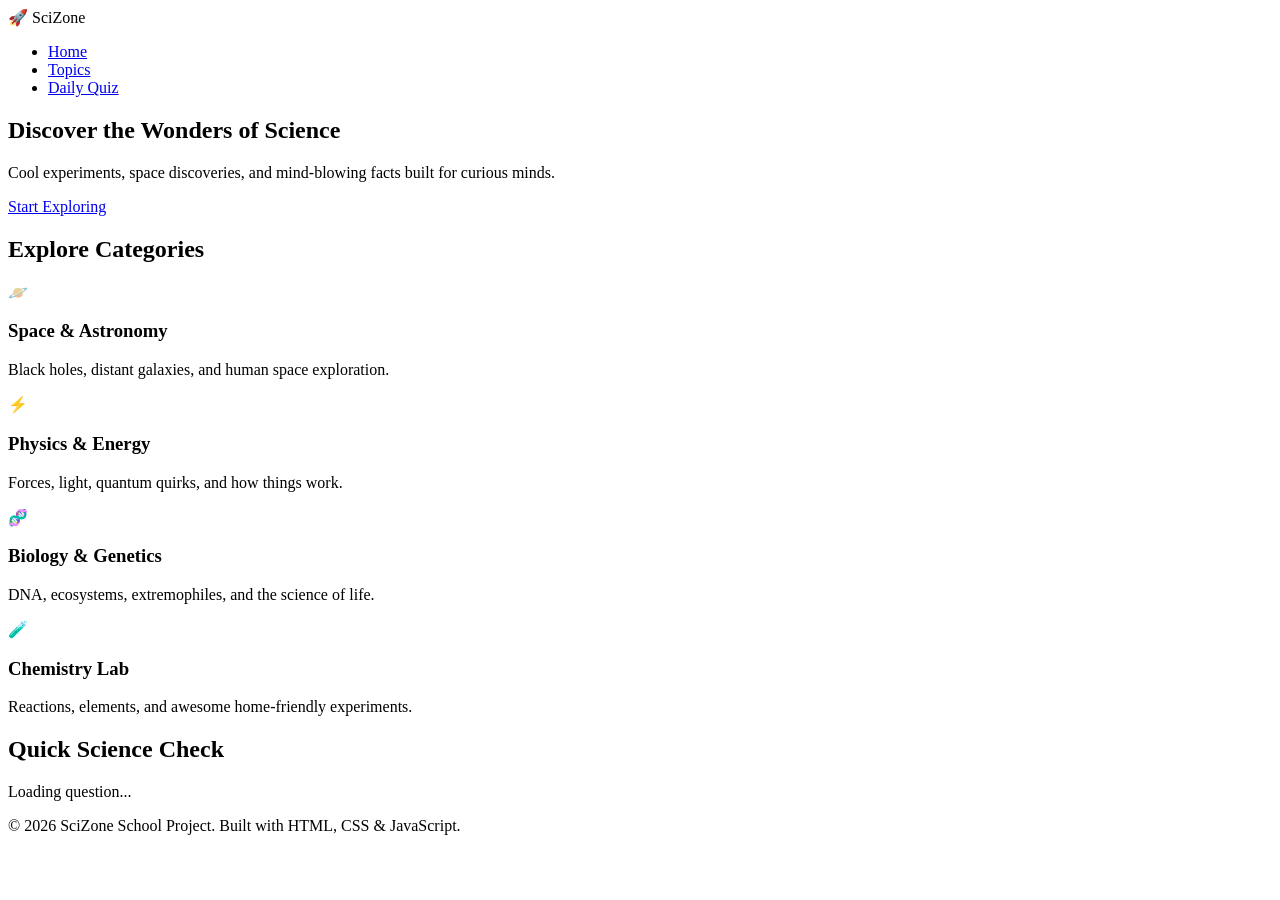
==== index.html @ 0ddaff37 "Create index.html" ====
<!DOCTYPE html>
<html lang="en">
<head>
  <meta charset="UTF-8">
  <meta name="viewport" content="width=device-width, initial-scale=1.0">
  <title>SciZone | Explore the Universe</title>
  <link rel="stylesheet" href="style.css">
</head>
<body>

  <!-- Navigation Bar -->
  <header>
    <nav class="navbar">
      <div class="logo">🚀 SciZone</div>
      <ul class="nav-links">
        <li><a href="#home">Home</a></li>
        <li><a href="#topics">Topics</a></li>
        <li><a href="#quiz">Daily Quiz</a></li>
      </ul>
    </nav>
  </header>

  <!-- Hero Section -->
  <section id="home" class="hero">
    <h1>Discover the Wonders of Science</h1>
    <p>Cool experiments, space discoveries, and mind-blowing facts built for curious minds.</p>
    <a href="#topics" class="btn">Start Exploring</a>
  </section>

  <!-- Science Topics Grid -->
  <section id="topics" class="topics-section">
    <h2>Explore Categories</h2>
    <div class="card-grid">
      <div class="card">
        <span class="card-icon">🪐</span>
        <h3>Space & Astronomy</h3>
        <p>Black holes, distant galaxies, and human space exploration.</p>
      </div>
      <div class="card">
        <span class="card-icon">⚡</span>
        <h3>Physics & Energy</h3>
        <p>Forces, light, quantum quirks, and how things work.</p>
      </div>
      <div class="card">
        <span class="card-icon">🧬</span>
        <h3>Biology & Genetics</h3>
        <p>DNA, ecosystems, extremophiles, and the science of life.</p>
      </div>
      <div class="card">
        <span class="card-icon">🧪</span>
        <h3>Chemistry Lab</h3>
        <p>Reactions, elements, and awesome home-friendly experiments.</p>
      </div>
    </div>
  </section>

  <!-- Interactive Quiz Section -->
  <section id="quiz" class="quiz-section">
    <h2>Quick Science Check</h2>
    <div class="quiz-box">
      <p id="question">Loading question...</p>
      <div class="options" id="options"></div>
      <p id="result"></p>
    </div>
  </section>

  <!-- Footer -->
  <footer>
    <p>&copy; 2026 SciZone School Project. Built with HTML, CSS & JavaScript.</p>
  </footer>

  <script src="script.js"></script>
</body>
</html>
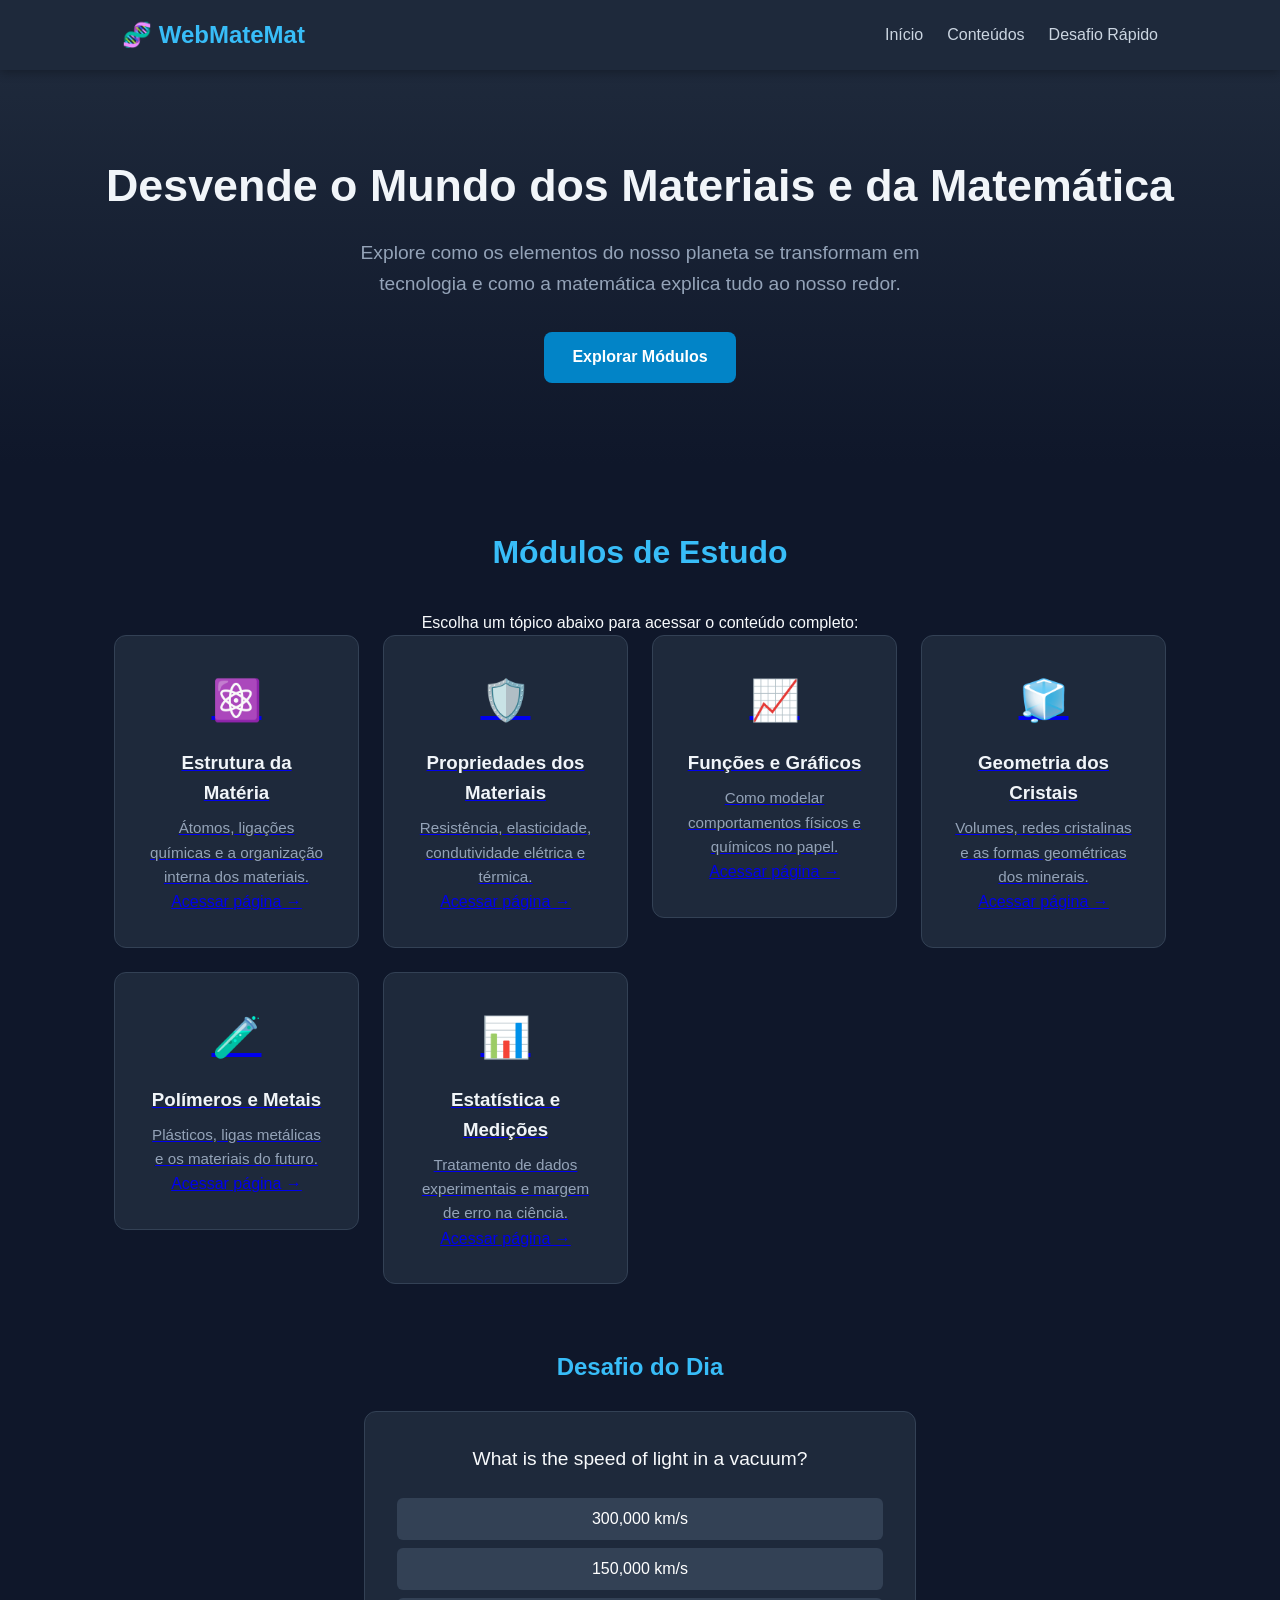
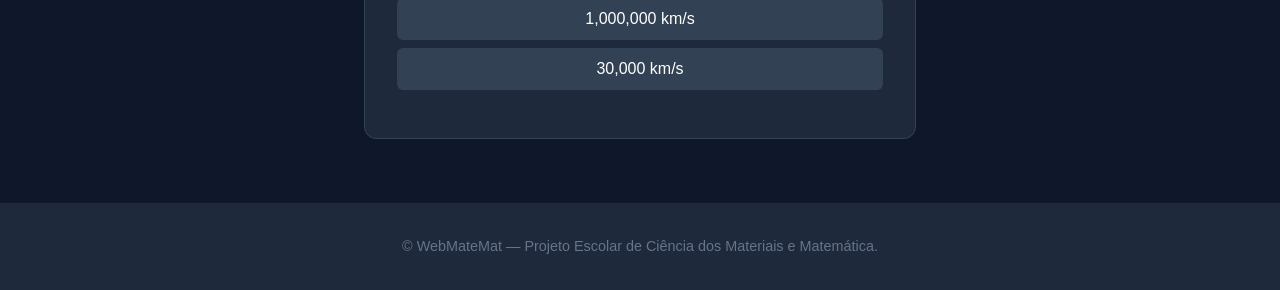
==== commit bf12dd05: "Update index.html" ====
--- a/index.html
+++ b/index.html
@@ -1,72 +1,115 @@
 <!DOCTYPE html>
-<html lang="en">
+<html lang="pt-BR">
 <head>
   <meta charset="UTF-8">
   <meta name="viewport" content="width=device-width, initial-scale=1.0">
-  <title>SciZone | Explore the Universe</title>
+  <title>WebMateMat | Ciência dos Materiais e Matemática</title>
   <link rel="stylesheet" href="style.css">
 </head>
 <body>
 
-  <!-- Navigation Bar -->
+  <!-- Barra de Navegação -->
   <header>
     <nav class="navbar">
-      <div class="logo">🚀 SciZone</div>
+      <div class="logo">🧬 WebMateMat</div>
       <ul class="nav-links">
-        <li><a href="#home">Home</a></li>
-        <li><a href="#topics">Topics</a></li>
-        <li><a href="#quiz">Daily Quiz</a></li>
+        <li><a href="#inicio">Início</a></li>
+        <li><a href="#topicos">Conteúdos</a></li>
+        <li><a href="#desafio">Desafio Rápido</a></li>
       </ul>
     </nav>
   </header>
 
-  <!-- Hero Section -->
-  <section id="home" class="hero">
-    <h1>Discover the Wonders of Science</h1>
-    <p>Cool experiments, space discoveries, and mind-blowing facts built for curious minds.</p>
-    <a href="#topics" class="btn">Start Exploring</a>
+  <!-- Seção Principal (Hero) -->
+  <section id="inicio" class="hero">
+    <h1>Desvende o Mundo dos Materiais e da Matemática</h1>
+    <p>Explore como os elementos do nosso planeta se transformam em tecnologia e como a matemática explica tudo ao nosso redor.</p>
+    <a href="#topicos" class="btn">Explorar Módulos</a>
   </section>
 
-  <!-- Science Topics Grid -->
-  <section id="topics" class="topics-section">
-    <h2>Explore Categories</h2>
+  <!-- Grade de Blocos de Conteúdo (Links para futuras páginas) -->
+  <section id="topicos" class="topics-section">
+    <h2>Módulos de Estudo</h2>
+    <p class="section-subtitle">Escolha um tópico abaixo para acessar o conteúdo completo:</p>
+
     <div class="card-grid">
-      <div class="card">
-        <span class="card-icon">🪐</span>
-        <h3>Space & Astronomy</h3>
-        <p>Black holes, distant galaxies, and human space exploration.</p>
-      </div>
-      <div class="card">
-        <span class="card-icon">⚡</span>
-        <h3>Physics & Energy</h3>
-        <p>Forces, light, quantum quirks, and how things work.</p>
-      </div>
-      <div class="card">
-        <span class="card-icon">🧬</span>
-        <h3>Biology & Genetics</h3>
-        <p>DNA, ecosystems, extremophiles, and the science of life.</p>
-      </div>
-      <div class="card">
-        <span class="card-icon">🧪</span>
-        <h3>Chemistry Lab</h3>
-        <p>Reactions, elements, and awesome home-friendly experiments.</p>
-      </div>
+      
+      <!-- Bloco 1 -->
+      <a href="estrutura-da-materia.html" class="card-link">
+        <div class="card">
+          <span class="card-icon">⚛️</span>
+          <h3>Estrutura da Matéria</h3>
+          <p>Átomos, ligações químicas e a organização interna dos materiais.</p>
+          <span class="card-btn">Acessar página &rarr;</span>
+        </div>
+      </a>
+
+      <!-- Bloco 2 -->
+      <a href="propriedades-dos-materiais.html" class="card-link">
+        <div class="card">
+          <span class="card-icon">🛡️</span>
+          <h3>Propriedades dos Materiais</h3>
+          <p>Resistência, elasticidade, condutividade elétrica e térmica.</p>
+          <span class="card-btn">Acessar página &rarr;</span>
+        </div>
+      </a>
+
+      <!-- Bloco 3 -->
+      <a href="funcoes-e-graficos.html" class="card-link">
+        <div class="card">
+          <span class="card-icon">📈</span>
+          <h3>Funções e Gráficos</h3>
+          <p>Como modelar comportamentos físicos e químicos no papel.</p>
+          <span class="card-btn">Acessar página &rarr;</span>
+        </div>
+      </a>
+
+      <!-- Bloco 4 -->
+      <a href="geometria-espacial.html" class="card-link">
+        <div class="card">
+          <span class="card-icon">🧊</span>
+          <h3>Geometria dos Cristais</h3>
+          <p>Volumes, redes cristalinas e as formas geométricas dos minerais.</p>
+          <span class="card-btn">Acessar página &rarr;</span>
+        </div>
+      </a>
+
+      <!-- Bloco 5 -->
+      <a href="polimeros-e-metais.html" class="card-link">
+        <div class="card">
+          <span class="card-icon">🧪</span>
+          <h3>Polímeros e Metais</h3>
+          <p>Plásticos, ligas metálicas e os materiais do futuro.</p>
+          <span class="card-btn">Acessar página &rarr;</span>
+        </div>
+      </a>
+
+      <!-- Bloco 6 -->
+      <a href="estatistica-e-medicoes.html" class="card-link">
+        <div class="card">
+          <span class="card-icon">📊</span>
+          <h3>Estatística e Medições</h3>
+          <p>Tratamento de dados experimentais e margem de erro na ciência.</p>
+          <span class="card-btn">Acessar página &rarr;</span>
+        </div>
+      </a>
+
     </div>
   </section>
 
-  <!-- Interactive Quiz Section -->
-  <section id="quiz" class="quiz-section">
-    <h2>Quick Science Check</h2>
+  <!-- Seção de Quiz / Desafio Rápido -->
+  <section id="desafio" class="quiz-section">
+    <h2>Desafio do Dia</h2>
     <div class="quiz-box">
-      <p id="question">Loading question...</p>
+      <p id="question">Carregando pergunta...</p>
       <div class="options" id="options"></div>
       <p id="result"></p>
     </div>
   </section>
 
-  <!-- Footer -->
+  <!-- Rodapé -->
   <footer>
-    <p>&copy; 2026 SciZone School Project. Built with HTML, CSS & JavaScript.</p>
+    <p>&copy; WebMateMat — Projeto Escolar de Ciência dos Materiais e Matemática.</p>
   </footer>
 
   <script src="script.js"></script>
--- a/style.css
+++ b/style.css
@@ -0,0 +1,196 @@
+/* General Styling */
+* {
+  margin: 0;
+  padding: 0;
+  box-sizing: border-box;
+  font-family: 'Segoe UI', Tahoma, Geneva, Verdana, sans-serif;
+}
+
+body {
+  background-color: #0f172a;
+  color: #f8fafc;
+  line-height: 1.6;
+}
+
+/* Header / Navigation */
+header {
+  background: #1e293b;
+  position: sticky;
+  top: 0;
+  z-index: 100;
+  box-shadow: 0 2px 10px rgba(0,0,0,0.3);
+}
+
+.navbar {
+  display: flex;
+  justify-content: space-between;
+  align-items: center;
+  max-width: 1100px;
+  margin: 0 auto;
+  padding: 1rem 2rem;
+}
+
+.logo {
+  font-size: 1.5rem;
+  font-weight: bold;
+  color: #38bdf8;
+}
+
+.nav-links {
+  list-style: none;
+  display: flex;
+  gap: 1.5rem;
+}
+
+.nav-links a {
+  color: #cbd5e1;
+  text-decoration: none;
+  font-weight: 500;
+  transition: color 0.3s;
+}
+
+.nav-links a:hover {
+  color: #38bdf8;
+}
+
+/* Hero Section */
+.hero {
+  text-align: center;
+  padding: 5rem 1rem;
+  background: linear-gradient(180deg, #1e293b 0%, #0f172a 100%);
+}
+
+.hero h1 {
+  font-size: 2.8rem;
+  margin-bottom: 1rem;
+  color: #f1f5f9;
+}
+
+.hero p {
+  font-size: 1.2rem;
+  color: #94a3b8;
+  max-width: 600px;
+  margin: 0 auto 2rem;
+}
+
+.btn {
+  display: inline-block;
+  background-color: #0284c7;
+  color: #fff;
+  padding: 0.8rem 1.8rem;
+  border-radius: 8px;
+  text-decoration: none;
+  font-weight: bold;
+  transition: background 0.3s;
+}
+
+.btn:hover {
+  background-color: #0369a1;
+}
+
+/* Topics Grid */
+.topics-section {
+  max-width: 1100px;
+  margin: 4rem auto;
+  padding: 0 1.5rem;
+  text-align: center;
+}
+
+.topics-section h2 {
+  font-size: 2rem;
+  margin-bottom: 2rem;
+  color: #38bdf8;
+}
+
+.card-grid {
+  display: grid;
+  grid-template-columns: repeat(auto-fit, minmax(220px, 1fr));
+  gap: 1.5rem;
+}
+
+.card {
+  background: #1e293b;
+  padding: 2rem;
+  border-radius: 12px;
+  border: 1px solid #334155;
+  transition: transform 0.3s, border-color 0.3s;
+}
+
+.card:hover {
+  transform: translateY(-5px);
+  border-color: #38bdf8;
+}
+
+.card-icon {
+  font-size: 2.5rem;
+  display: block;
+  margin-bottom: 1rem;
+}
+
+.card h3 {
+  margin-bottom: 0.5rem;
+  color: #f1f5f9;
+}
+
+.card p {
+  color: #94a3b8;
+  font-size: 0.95rem;
+}
+
+/* Quiz Section */
+.quiz-section {
+  max-width: 600px;
+  margin: 4rem auto;
+  padding: 0 1.5rem;
+  text-align: center;
+}
+
+.quiz-section h2 {
+  color: #38bdf8;
+  margin-bottom: 1.5rem;
+}
+
+.quiz-box {
+  background: #1e293b;
+  padding: 2rem;
+  border-radius: 12px;
+  border: 1px solid #334155;
+}
+
+#question {
+  font-size: 1.2rem;
+  margin-bottom: 1.5rem;
+}
+
+.options button {
+  display: block;
+  width: 100%;
+  padding: 0.75rem;
+  margin: 0.5rem 0;
+  background: #334155;
+  color: white;
+  border: none;
+  border-radius: 6px;
+  cursor: pointer;
+  font-size: 1rem;
+  transition: background 0.2s;
+}
+
+.options button:hover {
+  background: #0284c7;
+}
+
+#result {
+  margin-top: 1rem;
+  font-weight: bold;
+}
+
+/* Footer */
+footer {
+  text-align: center;
+  padding: 2rem;
+  background: #1e293b;
+  color: #64748b;
+  font-size: 0.9rem;
+  margin-top: 4rem;
+}
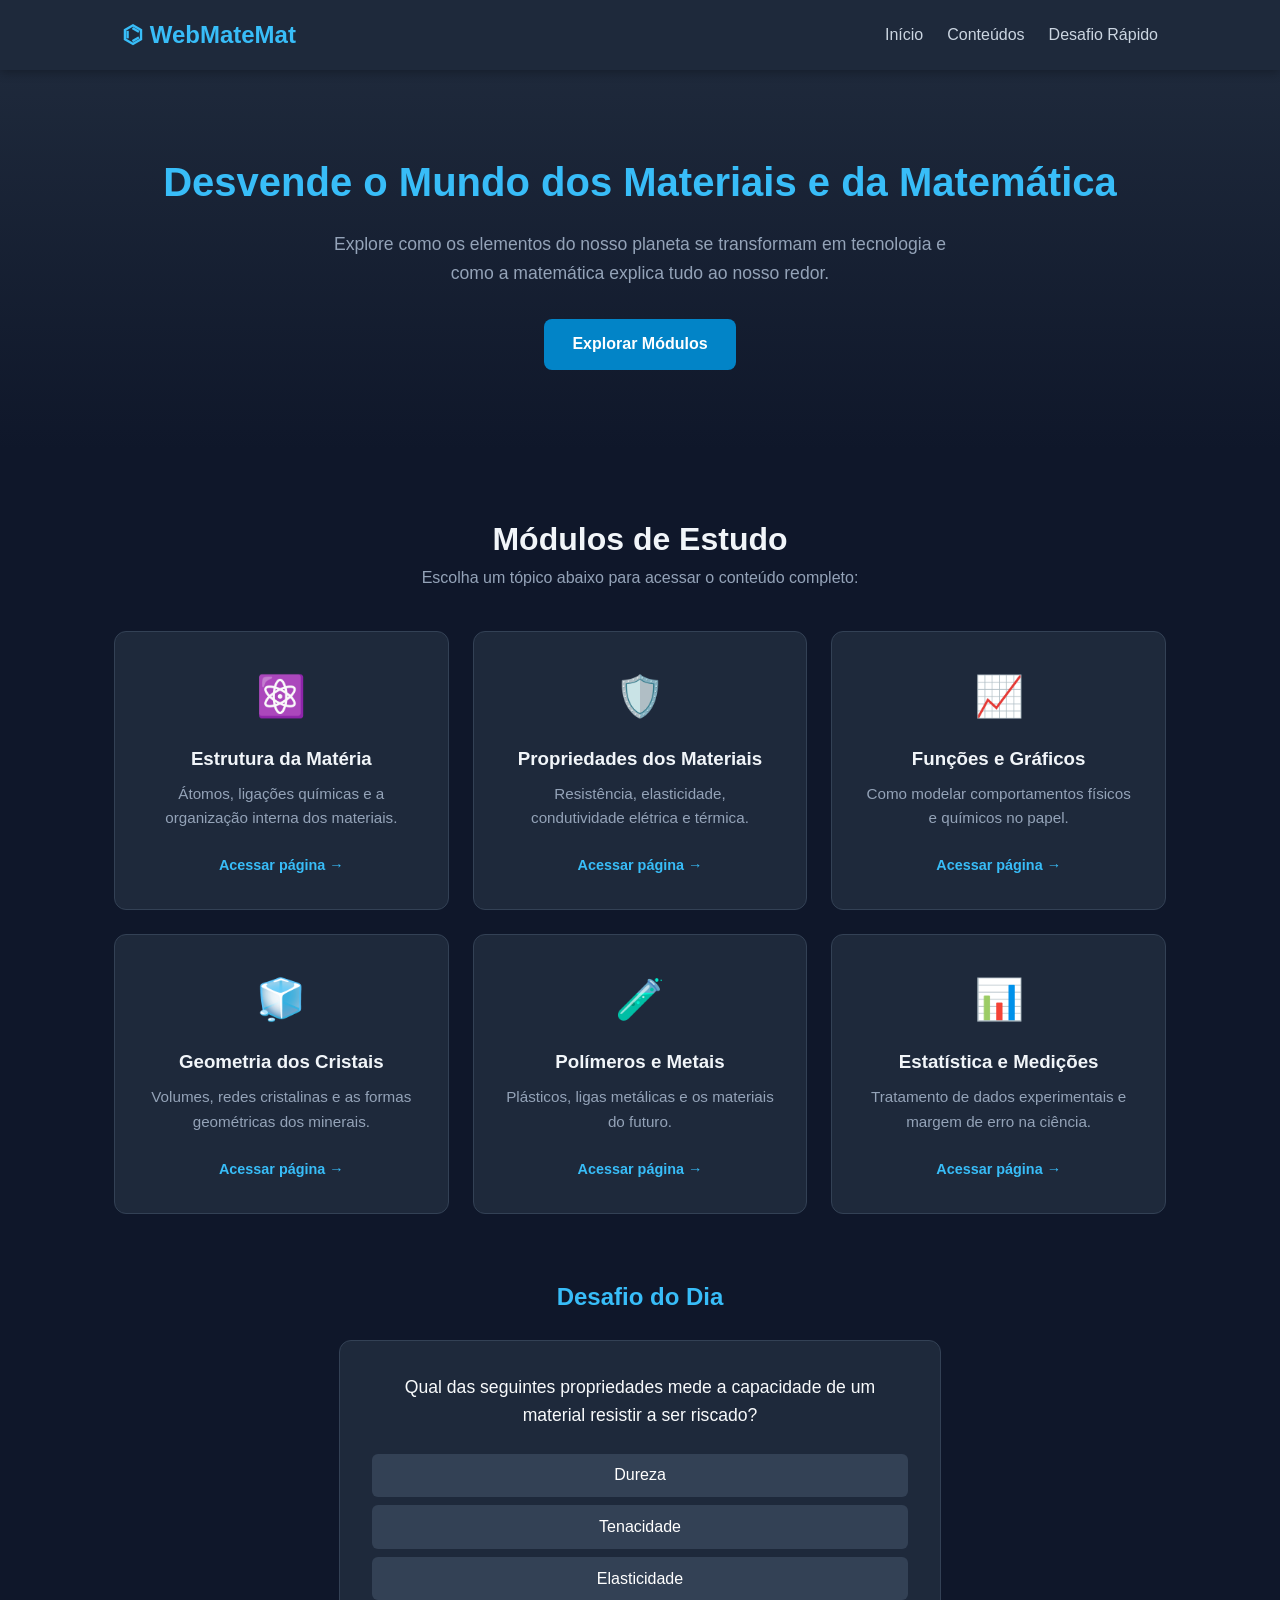
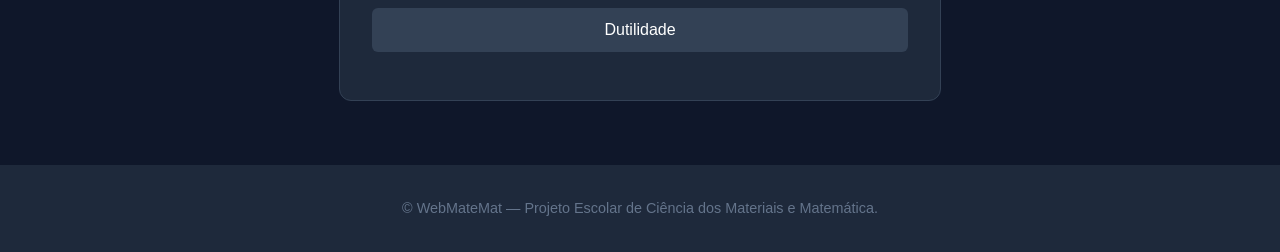
==== commit c0aac242: "Update index.html" ====
--- a/index.html
+++ b/index.html
@@ -11,7 +11,7 @@
   <!-- Barra de Navegação -->
   <header>
     <nav class="navbar">
-      <div class="logo">🧬 WebMateMat</div>
+      <div class="logo"> ⌬ WebMateMat</div>
       <ul class="nav-links">
         <li><a href="#inicio">Início</a></li>
         <li><a href="#topicos">Conteúdos</a></li>
--- a/style.css
+++ b/style.css
@@ -1,4 +1,4 @@
-/* General Styling */
+/* Estilos Gerais */
 * {
   margin: 0;
   padding: 0;
@@ -12,7 +12,7 @@
   line-height: 1.6;
 }
 
-/* Header / Navigation */
+/* Barra de Navegação */
 header {
   background: #1e293b;
   position: sticky;
@@ -53,7 +53,7 @@
   color: #38bdf8;
 }
 
-/* Hero Section */
+/* Seção Hero */
 .hero {
   text-align: center;
   padding: 5rem 1rem;
@@ -61,15 +61,15 @@
 }
 
 .hero h1 {
-  font-size: 2.8rem;
+  font-size: 2.5rem;
   margin-bottom: 1rem;
-  color: #f1f5f9;
+  color: #38bdf8;
 }
 
 .hero p {
-  font-size: 1.2rem;
+  font-size: 1.1rem;
   color: #94a3b8;
-  max-width: 600px;
+  max-width: 650px;
   margin: 0 auto 2rem;
 }
 
@@ -88,7 +88,7 @@
   background-color: #0369a1;
 }
 
-/* Topics Grid */
+/* Seção de Módulos / Blocos */
 .topics-section {
   max-width: 1100px;
   margin: 4rem auto;
@@ -98,14 +98,24 @@
 
 .topics-section h2 {
   font-size: 2rem;
-  margin-bottom: 2rem;
-  color: #38bdf8;
+  color: #f1f5f9;
+}
+
+.section-subtitle {
+  color: #94a3b8;
+  margin-bottom: 2.5rem;
 }
 
 .card-grid {
   display: grid;
-  grid-template-columns: repeat(auto-fit, minmax(220px, 1fr));
+  grid-template-columns: repeat(auto-fit, minmax(280px, 1fr));
   gap: 1.5rem;
+}
+
+.card-link {
+  text-decoration: none;
+  color: inherit;
+  display: block;
 }
 
 .card {
@@ -113,17 +123,23 @@
   padding: 2rem;
   border-radius: 12px;
   border: 1px solid #334155;
-  transition: transform 0.3s, border-color 0.3s;
+  height: 100%;
+  display: flex;
+  flex-direction: column;
+  justify-content: space-between;
+  align-items: center;
+  text-align: center;
+  transition: transform 0.3s, border-color 0.3s, box-shadow 0.3s;
 }
 
 .card:hover {
-  transform: translateY(-5px);
+  transform: translateY(-6px);
   border-color: #38bdf8;
+  box-shadow: 0 10px 20px rgba(56, 189, 248, 0.1);
 }
 
 .card-icon {
   font-size: 2.5rem;
-  display: block;
   margin-bottom: 1rem;
 }
 
@@ -135,11 +151,18 @@
 .card p {
   color: #94a3b8;
   font-size: 0.95rem;
-}
-
-/* Quiz Section */
+  margin-bottom: 1.5rem;
+}
+
+.card-btn {
+  font-size: 0.9rem;
+  font-weight: bold;
+  color: #38bdf8;
+}
+
+/* Seção do Desafio */
 .quiz-section {
-  max-width: 600px;
+  max-width: 650px;
   margin: 4rem auto;
   padding: 0 1.5rem;
   text-align: center;
@@ -158,14 +181,14 @@
 }
 
 #question {
-  font-size: 1.2rem;
+  font-size: 1.1rem;
   margin-bottom: 1.5rem;
 }
 
 .options button {
   display: block;
   width: 100%;
-  padding: 0.75rem;
+  padding: 0.8rem;
   margin: 0.5rem 0;
   background: #334155;
   color: white;
@@ -185,7 +208,7 @@
   font-weight: bold;
 }
 
-/* Footer */
+/* Rodapé */
 footer {
   text-align: center;
   padding: 2rem;
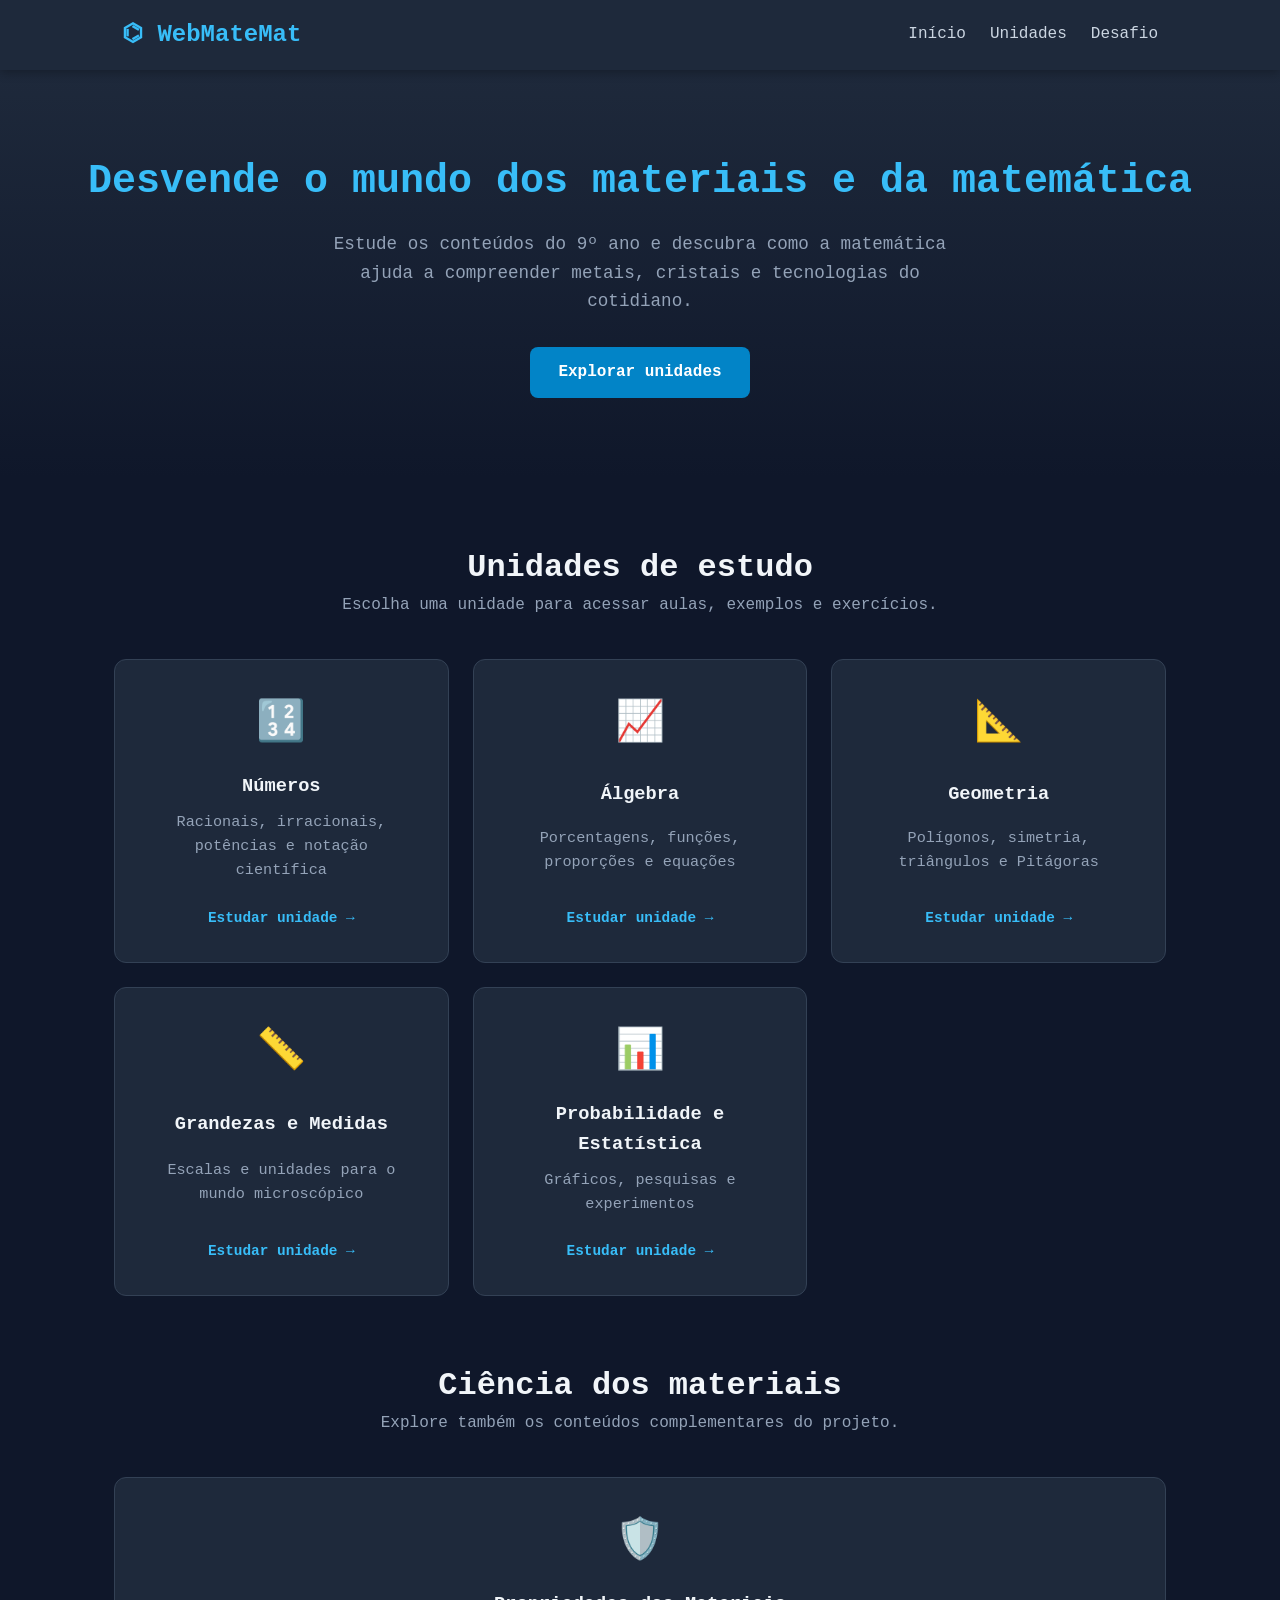
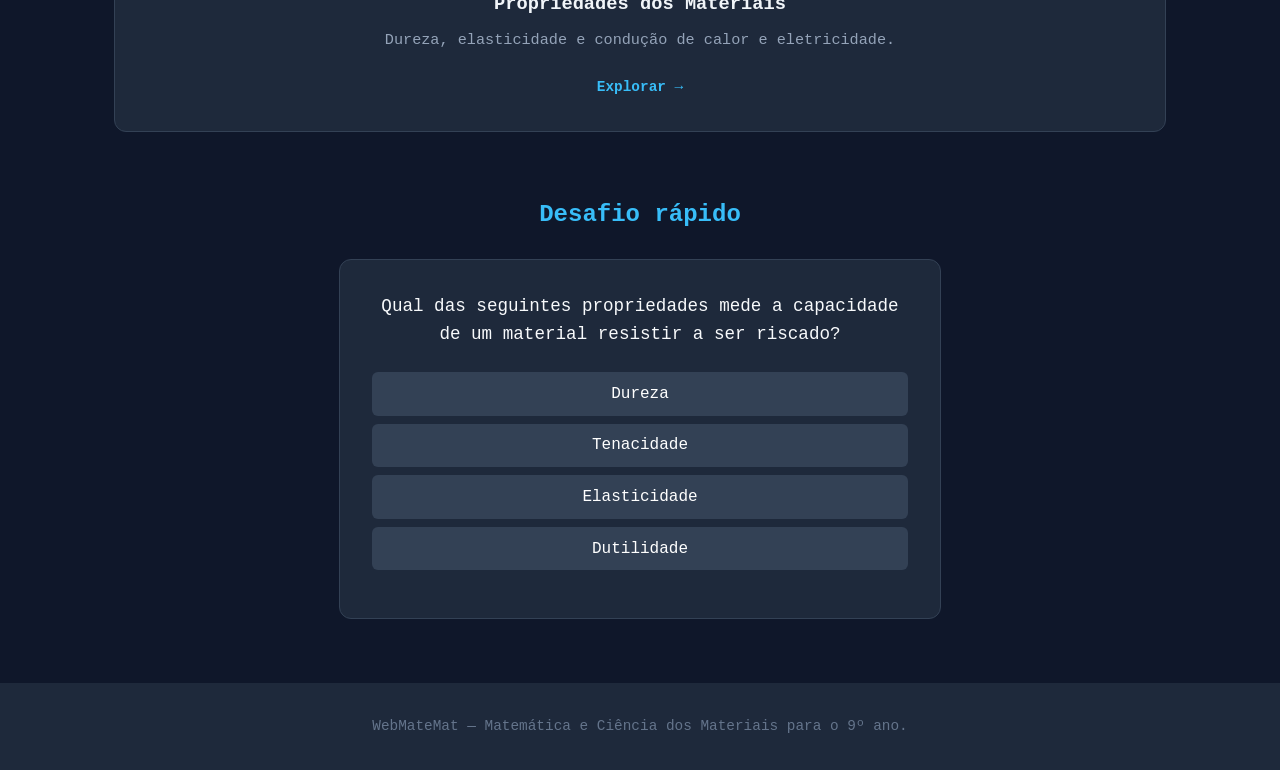
==== commit 24943c57: "Expandir WebMateMat 9º ano com unidades e layout responsivo" ====
--- a/index.html
+++ b/index.html
@@ -1,117 +1 @@
-<!DOCTYPE html>
-<html lang="pt-BR">
-<head>
-  <meta charset="UTF-8">
-  <meta name="viewport" content="width=device-width, initial-scale=1.0">
-  <title>WebMateMat | Ciência dos Materiais e Matemática</title>
-  <link rel="stylesheet" href="style.css">
-</head>
-<body>
-
-  <!-- Barra de Navegação -->
-  <header>
-    <nav class="navbar">
-      <div class="logo"> ⌬ WebMateMat</div>
-      <ul class="nav-links">
-        <li><a href="#inicio">Início</a></li>
-        <li><a href="#topicos">Conteúdos</a></li>
-        <li><a href="#desafio">Desafio Rápido</a></li>
-      </ul>
-    </nav>
-  </header>
-
-  <!-- Seção Principal (Hero) -->
-  <section id="inicio" class="hero">
-    <h1>Desvende o Mundo dos Materiais e da Matemática</h1>
-    <p>Explore como os elementos do nosso planeta se transformam em tecnologia e como a matemática explica tudo ao nosso redor.</p>
-    <a href="#topicos" class="btn">Explorar Módulos</a>
-  </section>
-
-  <!-- Grade de Blocos de Conteúdo (Links para futuras páginas) -->
-  <section id="topicos" class="topics-section">
-    <h2>Módulos de Estudo</h2>
-    <p class="section-subtitle">Escolha um tópico abaixo para acessar o conteúdo completo:</p>
-
-    <div class="card-grid">
-      
-      <!-- Bloco 1 -->
-      <a href="estrutura-da-materia.html" class="card-link">
-        <div class="card">
-          <span class="card-icon">⚛️</span>
-          <h3>Estrutura da Matéria</h3>
-          <p>Átomos, ligações químicas e a organização interna dos materiais.</p>
-          <span class="card-btn">Acessar página &rarr;</span>
-        </div>
-      </a>
-
-      <!-- Bloco 2 -->
-      <a href="propriedades-dos-materiais.html" class="card-link">
-        <div class="card">
-          <span class="card-icon">🛡️</span>
-          <h3>Propriedades dos Materiais</h3>
-          <p>Resistência, elasticidade, condutividade elétrica e térmica.</p>
-          <span class="card-btn">Acessar página &rarr;</span>
-        </div>
-      </a>
-
-      <!-- Bloco 3 -->
-      <a href="funcoes-e-graficos.html" class="card-link">
-        <div class="card">
-          <span class="card-icon">📈</span>
-          <h3>Funções e Gráficos</h3>
-          <p>Como modelar comportamentos físicos e químicos no papel.</p>
-          <span class="card-btn">Acessar página &rarr;</span>
-        </div>
-      </a>
-
-      <!-- Bloco 4 -->
-      <a href="geometria-espacial.html" class="card-link">
-        <div class="card">
-          <span class="card-icon">🧊</span>
-          <h3>Geometria dos Cristais</h3>
-          <p>Volumes, redes cristalinas e as formas geométricas dos minerais.</p>
-          <span class="card-btn">Acessar página &rarr;</span>
-        </div>
-      </a>
-
-      <!-- Bloco 5 -->
-      <a href="polimeros-e-metais.html" class="card-link">
-        <div class="card">
-          <span class="card-icon">🧪</span>
-          <h3>Polímeros e Metais</h3>
-          <p>Plásticos, ligas metálicas e os materiais do futuro.</p>
-          <span class="card-btn">Acessar página &rarr;</span>
-        </div>
-      </a>
-
-      <!-- Bloco 6 -->
-      <a href="estatistica-e-medicoes.html" class="card-link">
-        <div class="card">
-          <span class="card-icon">📊</span>
-          <h3>Estatística e Medições</h3>
-          <p>Tratamento de dados experimentais e margem de erro na ciência.</p>
-          <span class="card-btn">Acessar página &rarr;</span>
-        </div>
-      </a>
-
-    </div>
-  </section>
-
-  <!-- Seção de Quiz / Desafio Rápido -->
-  <section id="desafio" class="quiz-section">
-    <h2>Desafio do Dia</h2>
-    <div class="quiz-box">
-      <p id="question">Carregando pergunta...</p>
-      <div class="options" id="options"></div>
-      <p id="result"></p>
-    </div>
-  </section>
-
-  <!-- Rodapé -->
-  <footer>
-    <p>&copy; WebMateMat — Projeto Escolar de Ciência dos Materiais e Matemática.</p>
-  </footer>
-
-  <script src="script.js"></script>
-</body>
-</html>
+<!doctype html><html lang="pt-BR"><head><meta charset="utf-8"><meta name="viewport" content="width=device-width,initial-scale=1"><meta name="description" content="Matemática do 9º ano conectada à ciência dos materiais."><title>WebMateMat | Matemática e Ciência dos Materiais</title><link rel="stylesheet" href="style.css"></head><body><header><nav class="navbar"><div class="logo">⌬ WebMateMat</div><ul class="nav-links"><li><a href="index.html">Início</a></li><li><a href="index.html#topicos">Unidades</a></li><li><a href="index.html#desafio">Desafio</a></li></ul></nav></header><section id="inicio" class="hero"><h1>Desvende o mundo dos materiais e da matemática</h1><p>Estude os conteúdos do 9º ano e descubra como a matemática ajuda a compreender metais, cristais e tecnologias do cotidiano.</p><a class="btn" href="#topicos">Explorar unidades</a></section><main><section id="topicos" class="topics-section"><h2>Unidades de estudo</h2><p class="section-subtitle">Escolha uma unidade para acessar aulas, exemplos e exercícios.</p><div class="card-grid"><a class="card-link" href="numeros.html"><article class="card"><span class="card-icon" aria-hidden="true">🔢</span><h3>Números</h3><p>Racionais, irracionais, potências e notação científica</p><span class="card-btn">Estudar unidade →</span></article></a><a class="card-link" href="algebra.html"><article class="card"><span class="card-icon" aria-hidden="true">📈</span><h3>Álgebra</h3><p>Porcentagens, funções, proporções e equações</p><span class="card-btn">Estudar unidade →</span></article></a><a class="card-link" href="geometria.html"><article class="card"><span class="card-icon" aria-hidden="true">📐</span><h3>Geometria</h3><p>Polígonos, simetria, triângulos e Pitágoras</p><span class="card-btn">Estudar unidade →</span></article></a><a class="card-link" href="grandezas-medidas.html"><article class="card"><span class="card-icon" aria-hidden="true">📏</span><h3>Grandezas e Medidas</h3><p>Escalas e unidades para o mundo microscópico</p><span class="card-btn">Estudar unidade →</span></article></a><a class="card-link" href="probabilidade-estatistica.html"><article class="card"><span class="card-icon" aria-hidden="true">📊</span><h3>Probabilidade e Estatística</h3><p>Gráficos, pesquisas e experimentos</p><span class="card-btn">Estudar unidade →</span></article></a></div></section><section class="topics-section"><h2>Ciência dos materiais</h2><p class="section-subtitle">Explore também os conteúdos complementares do projeto.</p><div class="card-grid"><a class="card-link" href="propriedades-dos-materiais.html"><article class="card"><span class="card-icon">🛡️</span><h3>Propriedades dos Materiais</h3><p>Dureza, elasticidade e condução de calor e eletricidade.</p><span class="card-btn">Explorar →</span></article></a></div></section><section id="desafio" class="quiz-section"><h2>Desafio rápido</h2><div class="quiz-box"><p id="question">Carregando pergunta...</p><div id="options" class="options"></div><p id="result" role="status" aria-live="polite"></p></div></section></main><footer><p>WebMateMat — Matemática e Ciência dos Materiais para o 9º ano.</p></footer><script src="script.js"></script></body></html>
--- a/style.css
+++ b/style.css
@@ -3,7 +3,7 @@
   margin: 0;
   padding: 0;
   box-sizing: border-box;
-  font-family: 'Segoe UI', Tahoma, Geneva, Verdana, sans-serif;
+  font-family: 'Fira Code', 'Courier New', Courier, monospace;
 }
 
 body {
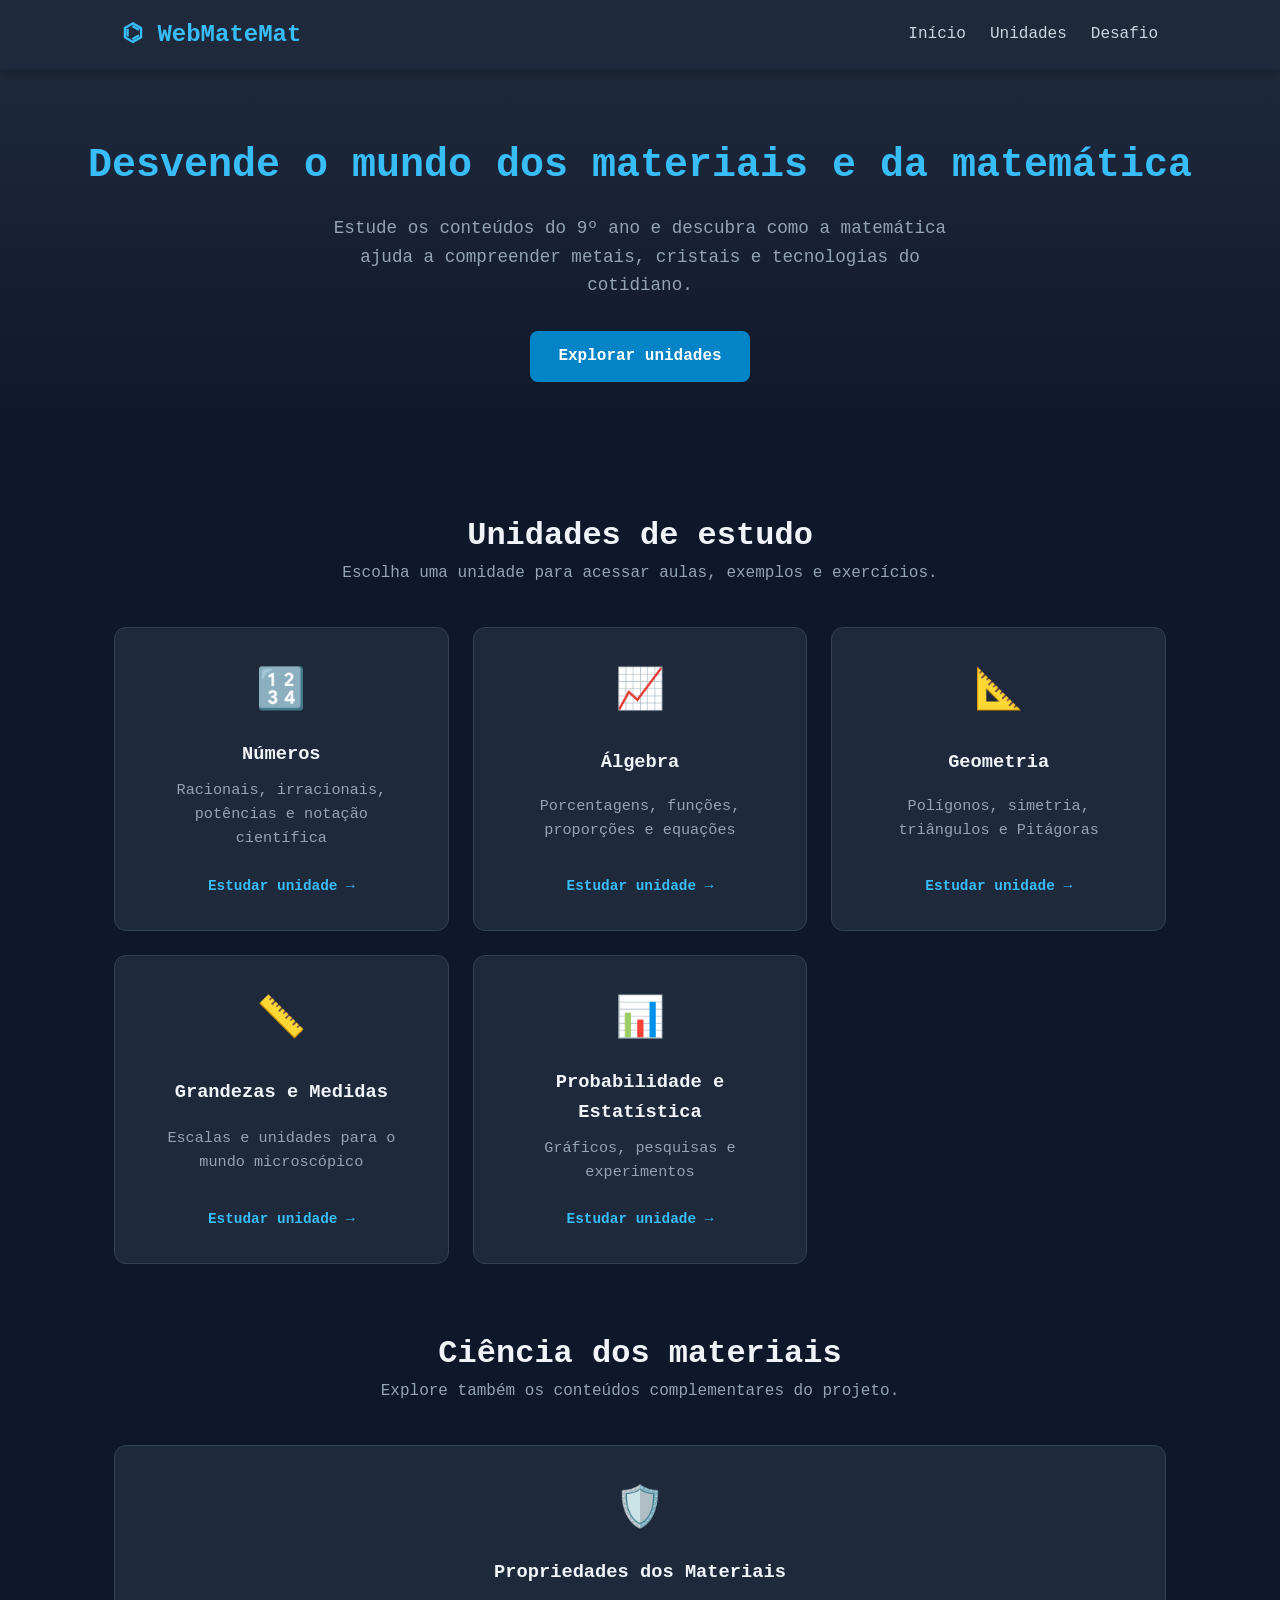
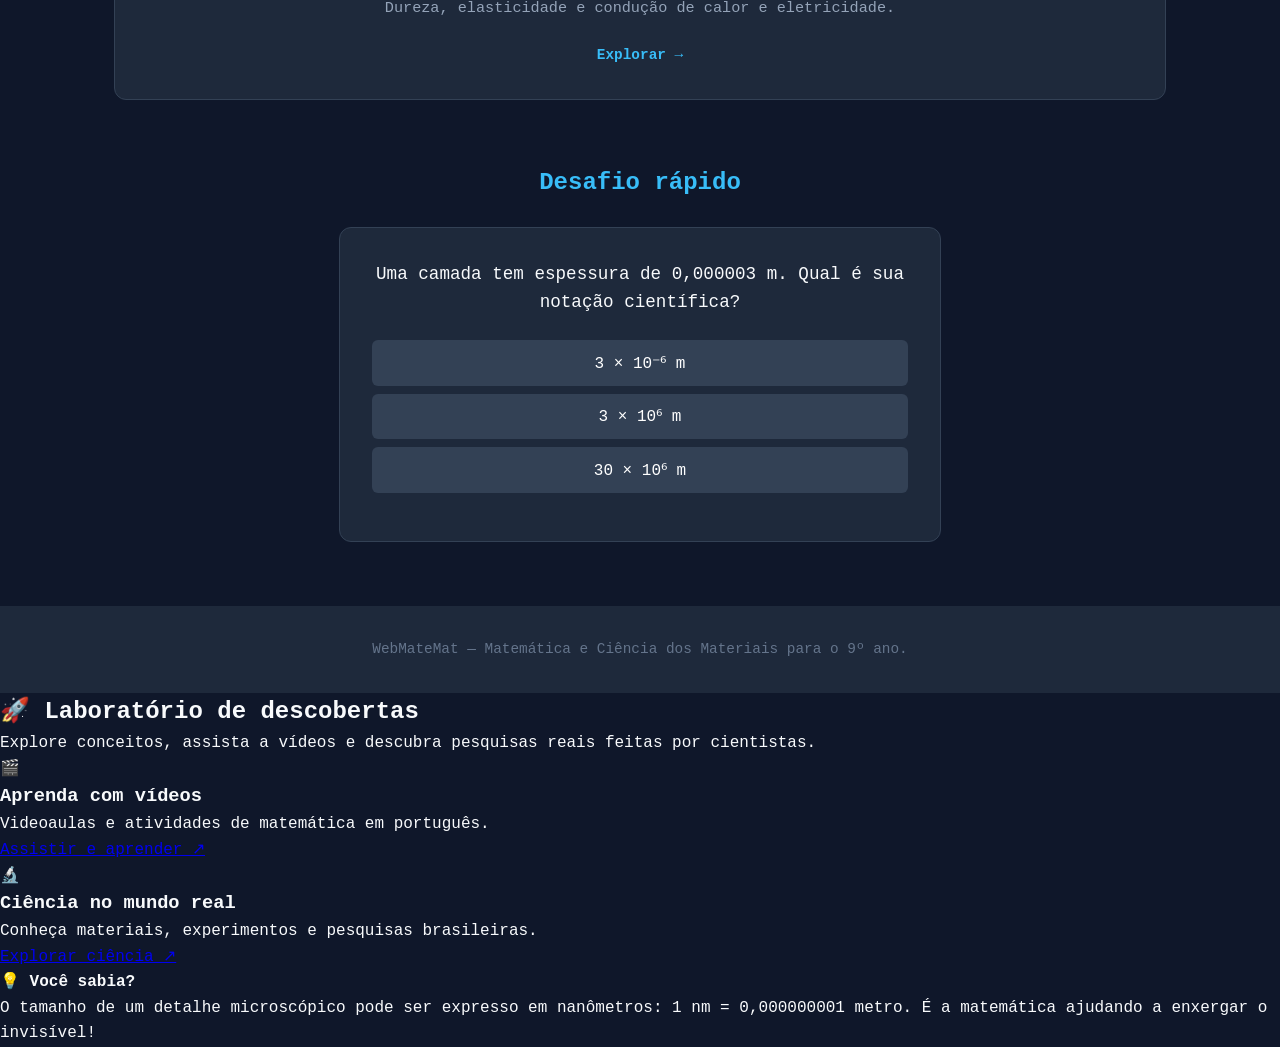
==== commit b0a23736: "Adicionar recursos educativos, links confiáveis e animações leves" ====
--- a/index.html
+++ b/index.html
@@ -1 +1,2 @@
-<!doctype html><html lang="pt-BR"><head><meta charset="utf-8"><meta name="viewport" content="width=device-width,initial-scale=1"><meta name="description" content="Matemática do 9º ano conectada à ciência dos materiais."><title>WebMateMat | Matemática e Ciência dos Materiais</title><link rel="stylesheet" href="style.css"></head><body><header><nav class="navbar"><div class="logo">⌬ WebMateMat</div><ul class="nav-links"><li><a href="index.html">Início</a></li><li><a href="index.html#topicos">Unidades</a></li><li><a href="index.html#desafio">Desafio</a></li></ul></nav></header><section id="inicio" class="hero"><h1>Desvende o mundo dos materiais e da matemática</h1><p>Estude os conteúdos do 9º ano e descubra como a matemática ajuda a compreender metais, cristais e tecnologias do cotidiano.</p><a class="btn" href="#topicos">Explorar unidades</a></section><main><section id="topicos" class="topics-section"><h2>Unidades de estudo</h2><p class="section-subtitle">Escolha uma unidade para acessar aulas, exemplos e exercícios.</p><div class="card-grid"><a class="card-link" href="numeros.html"><article class="card"><span class="card-icon" aria-hidden="true">🔢</span><h3>Números</h3><p>Racionais, irracionais, potências e notação científica</p><span class="card-btn">Estudar unidade →</span></article></a><a class="card-link" href="algebra.html"><article class="card"><span class="card-icon" aria-hidden="true">📈</span><h3>Álgebra</h3><p>Porcentagens, funções, proporções e equações</p><span class="card-btn">Estudar unidade →</span></article></a><a class="card-link" href="geometria.html"><article class="card"><span class="card-icon" aria-hidden="true">📐</span><h3>Geometria</h3><p>Polígonos, simetria, triângulos e Pitágoras</p><span class="card-btn">Estudar unidade →</span></article></a><a class="card-link" href="grandezas-medidas.html"><article class="card"><span class="card-icon" aria-hidden="true">📏</span><h3>Grandezas e Medidas</h3><p>Escalas e unidades para o mundo microscópico</p><span class="card-btn">Estudar unidade →</span></article></a><a class="card-link" href="probabilidade-estatistica.html"><article class="card"><span class="card-icon" aria-hidden="true">📊</span><h3>Probabilidade e Estatística</h3><p>Gráficos, pesquisas e experimentos</p><span class="card-btn">Estudar unidade →</span></article></a></div></section><section class="topics-section"><h2>Ciência dos materiais</h2><p class="section-subtitle">Explore também os conteúdos complementares do projeto.</p><div class="card-grid"><a class="card-link" href="propriedades-dos-materiais.html"><article class="card"><span class="card-icon">🛡️</span><h3>Propriedades dos Materiais</h3><p>Dureza, elasticidade e condução de calor e eletricidade.</p><span class="card-btn">Explorar →</span></article></a></div></section><section id="desafio" class="quiz-section"><h2>Desafio rápido</h2><div class="quiz-box"><p id="question">Carregando pergunta...</p><div id="options" class="options"></div><p id="result" role="status" aria-live="polite"></p></div></section></main><footer><p>WebMateMat — Matemática e Ciência dos Materiais para o 9º ano.</p></footer><script src="script.js"></script></body></html>+<!doctype html><html lang="pt-BR"><head><meta charset="utf-8"><meta name="viewport" content="width=device-width,initial-scale=1"><meta name="description" content="Matemática do 9º ano conectada à ciência dos materiais."><title>WebMateMat | Matemática e Ciência dos Materiais</title><link rel="stylesheet" href="style.css"></head><body><header><nav class="navbar"><div class="logo">⌬ WebMateMat</div><ul class="nav-links"><li><a href="index.html">Início</a></li><li><a href="index.html#topicos">Unidades</a></li><li><a href="index.html#desafio">Desafio</a></li></ul></nav></header><section id="inicio" class="hero"><h1>Desvende o mundo dos materiais e da matemática</h1><p>Estude os conteúdos do 9º ano e descubra como a matemática ajuda a compreender metais, cristais e tecnologias do cotidiano.</p><a class="btn" href="#topicos">Explorar unidades</a></section><main><section id="topicos" class="topics-section"><h2>Unidades de estudo</h2><p class="section-subtitle">Escolha uma unidade para acessar aulas, exemplos e exercícios.</p><div class="card-grid"><a class="card-link" href="numeros.html"><article class="card"><span class="card-icon" aria-hidden="true">🔢</span><h3>Números</h3><p>Racionais, irracionais, potências e notação científica</p><span class="card-btn">Estudar unidade →</span></article></a><a class="card-link" href="algebra.html"><article class="card"><span class="card-icon" aria-hidden="true">📈</span><h3>Álgebra</h3><p>Porcentagens, funções, proporções e equações</p><span class="card-btn">Estudar unidade →</span></article></a><a class="card-link" href="geometria.html"><article class="card"><span class="card-icon" aria-hidden="true">📐</span><h3>Geometria</h3><p>Polígonos, simetria, triângulos e Pitágoras</p><span class="card-btn">Estudar unidade →</span></article></a><a class="card-link" href="grandezas-medidas.html"><article class="card"><span class="card-icon" aria-hidden="true">📏</span><h3>Grandezas e Medidas</h3><p>Escalas e unidades para o mundo microscópico</p><span class="card-btn">Estudar unidade →</span></article></a><a class="card-link" href="probabilidade-estatistica.html"><article class="card"><span class="card-icon" aria-hidden="true">📊</span><h3>Probabilidade e Estatística</h3><p>Gráficos, pesquisas e experimentos</p><span class="card-btn">Estudar unidade →</span></article></a></div></section><section class="topics-section"><h2>Ciência dos materiais</h2><p class="section-subtitle">Explore também os conteúdos complementares do projeto.</p><div class="card-grid"><a class="card-link" href="propriedades-dos-materiais.html"><article class="card"><span class="card-icon">🛡️</span><h3>Propriedades dos Materiais</h3><p>Dureza, elasticidade e condução de calor e eletricidade.</p><span class="card-btn">Explorar →</span></article></a></div></section><section id="desafio" class="quiz-section"><h2>Desafio rápido</h2><div class="quiz-box"><p id="question">Carregando pergunta...</p><div id="options" class="options"></div><p id="result" role="status" aria-live="polite"></p></div></section></main><footer><p>WebMateMat — Matemática e Ciência dos Materiais para o 9º ano.</p></footer><script src="script.js"></script><section class="extras" aria-label="Explore mais"><h2>🚀 Laboratório de descobertas</h2><p>Explore conceitos, assista a vídeos e descubra pesquisas reais feitas por cientistas.</p><div class="extras-grid"><article class="extra-card"><span>🎬</span><h3>Aprenda com vídeos</h3><p>Videoaulas e atividades de matemática em português.</p><a href="https://pt.khanacademy.org/math/pt-9-ano" target="_blank" rel="noopener noreferrer">Assistir e aprender ↗</a></article><article class="extra-card"><span>🔬</span><h3>Ciência no mundo real</h3><p>Conheça materiais, experimentos e pesquisas brasileiras.</p><a href="https://cnpem.br/cnpem-lanca-serie-ciencia-animada-com-videos-educativos-sobre-pesquisas-de-ponta/" target="_blank" rel="noopener noreferrer">Explorar ciência ↗</a></article></div><div class="curiosity"><strong>💡 Você sabia?</strong><p>O tamanho de um detalhe microscópico pode ser expresso em nanômetros: 1 nm = 0,000000001 metro. É a matemática ajudando a enxergar o invisível!</p></div></section>
+</body></html>
--- a/style.css
+++ b/style.css
@@ -217,3 +217,6 @@
   font-size: 0.9rem;
   margin-top: 4rem;
 }
+
+/* Navegação e conteúdos responsivos */
+html{scroll-behavior:smooth}body{overflow-wrap:anywhere}.navbar{gap:1rem}.nav-links{flex-wrap:wrap;justify-content:center}.card-link:focus-visible,.btn:focus-visible,button:focus-visible{outline:3px solid #7dd3fc;outline-offset:4px}.lesson-layout{max-width:980px;margin:2rem auto;padding:0 1.25rem}.lesson{background:#1e293b;border:1px solid #334155;border-radius:14px;padding:1.5rem;margin:1.25rem 0}.lesson h2{color:#38bdf8;margin-bottom:.75rem;font-size:1.35rem}.lesson p{color:#cbd5e1;margin:.7rem 0}.lesson .code{color:#7dd3fc;font-weight:bold;font-size:.85rem}.lesson details{background:#0f172a;border-radius:8px;padding:1rem;margin-top:1rem}.lesson summary{cursor:pointer;color:#f8fafc;font-weight:bold}.lesson .answer{color:#86efac}.lesson-nav{display:flex;gap:.7rem;flex-wrap:wrap;margin:1.5rem 0}.lesson-nav a{color:#7dd3fc;text-decoration:none;background:#1e293b;border-radius:8px;padding:.65rem .9rem}.intro-note{color:#cbd5e1;margin:1rem 0 2rem}.hero{padding:4rem 1.25rem}.card-grid{grid-template-columns:repeat(auto-fit,minmax(min(100%,260px),1fr))}@media(max-width:650px){.navbar{padding:1rem;flex-direction:column;text-align:center}.logo{font-size:1.2rem}.nav-links{gap:.65rem;font-size:.88rem}.hero{padding:2.5rem 1rem}.hero h1{font-size:clamp(1.65rem,7vw,2.4rem)}.topics-section{margin:2rem auto;padding:0 1rem}.topics-section h2{font-size:1.6rem}.card{padding:1.35rem}.quiz-box{padding:1.2rem}.lesson{padding:1.1rem}.lesson-layout{padding:0 1rem}.lesson-nav a{flex:1 1 auto;text-align:center}}@media(prefers-reduced-motion:reduce){html{scroll-behavior:auto}.card{transition:none}}
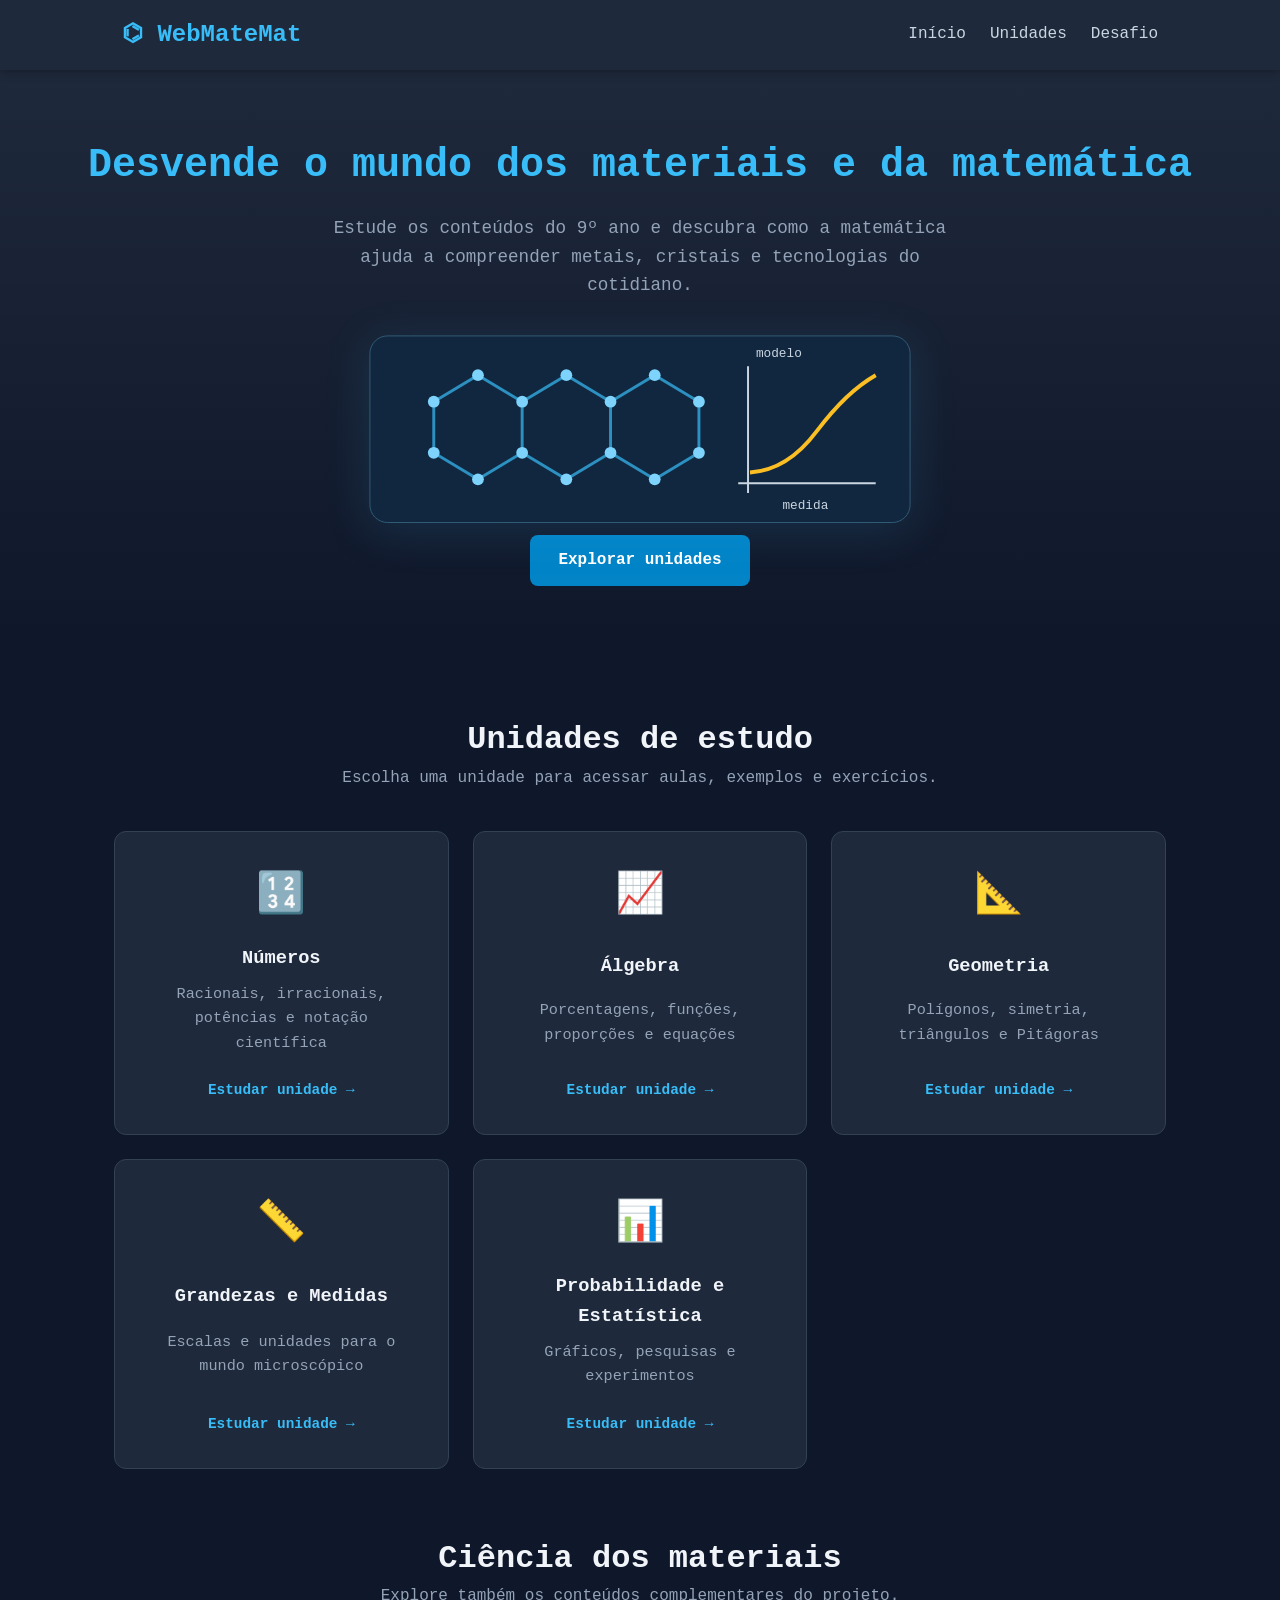
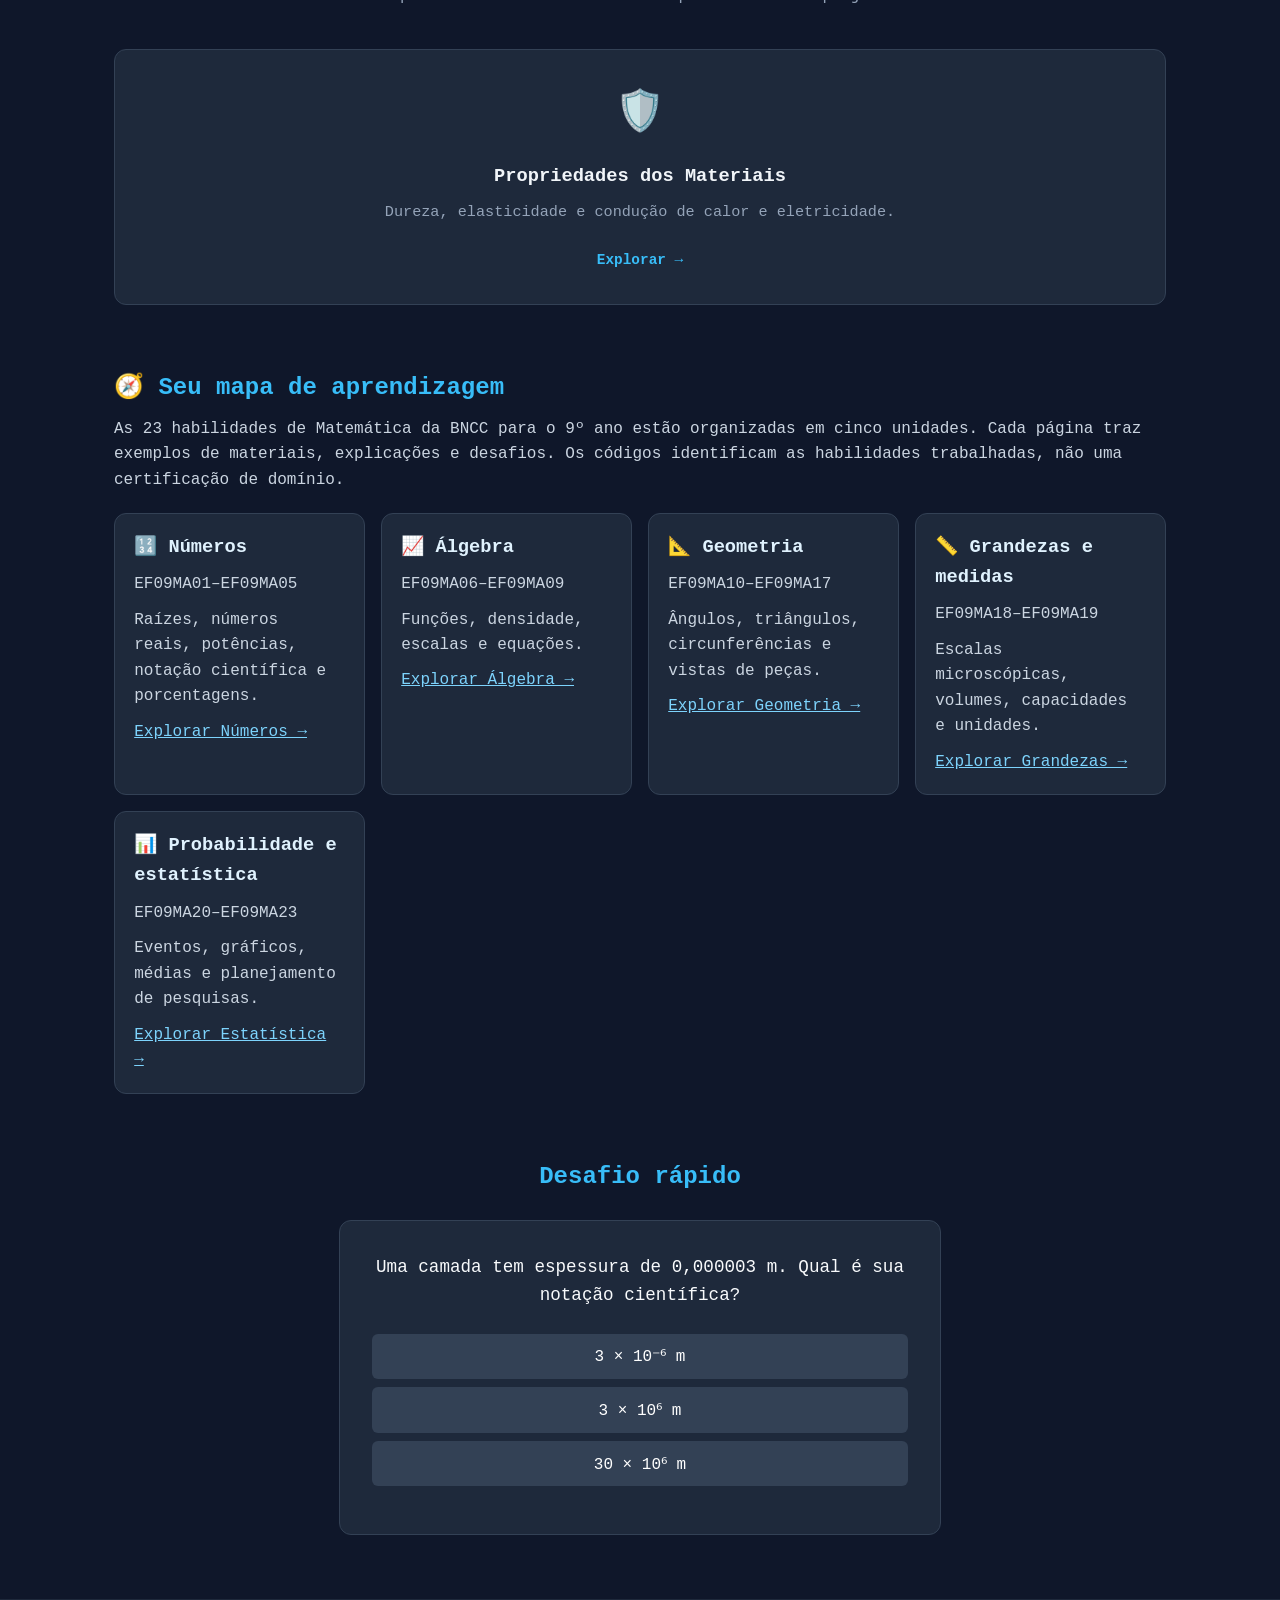
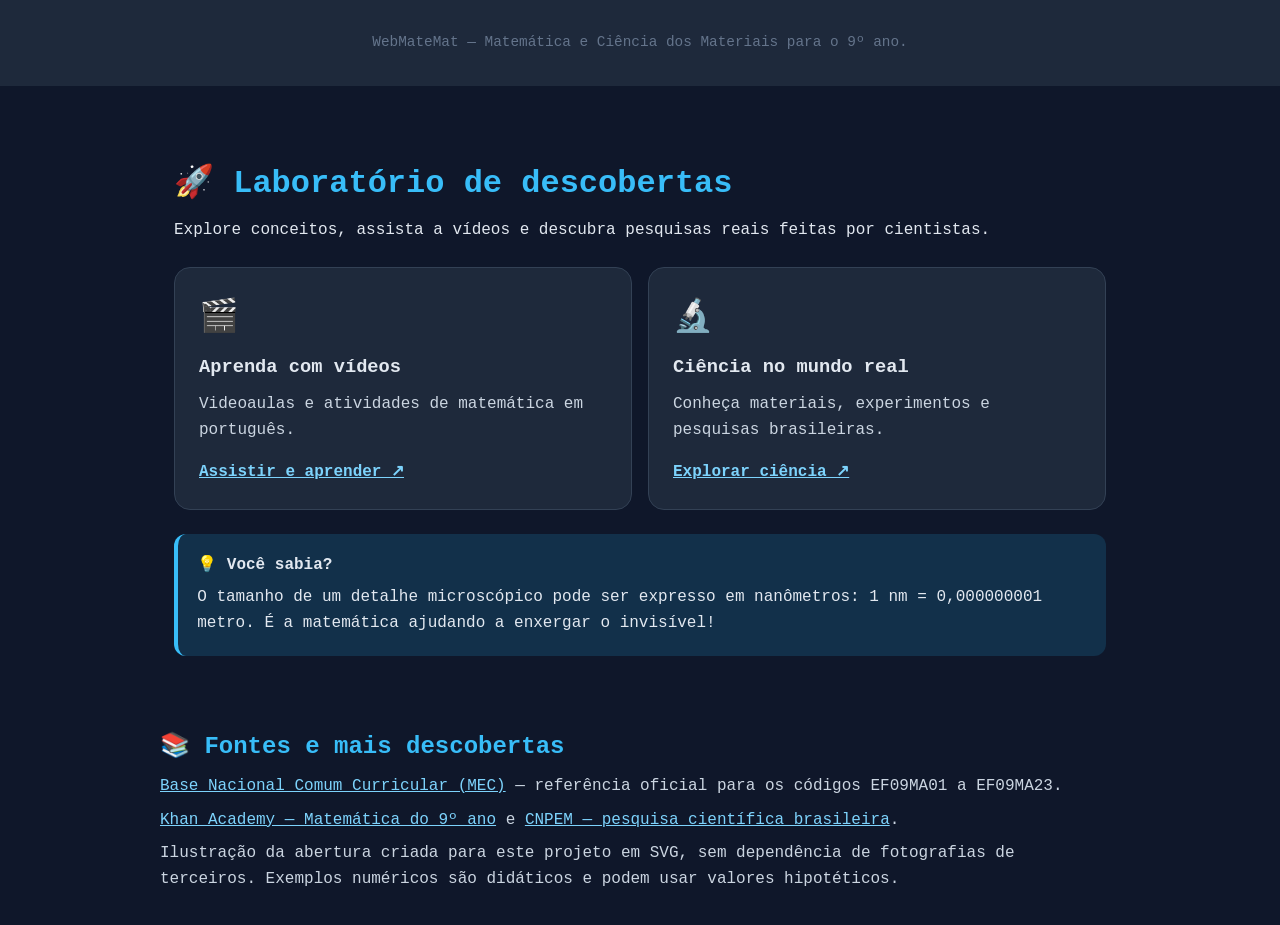
==== commit 8f8b4579: "Adiciona mapa das 23 habilidades BNCC, referências e ilustração científica SVG" ====
--- a/index.html
+++ b/index.html
@@ -1,2 +1,2 @@
-<!doctype html><html lang="pt-BR"><head><meta charset="utf-8"><meta name="viewport" content="width=device-width,initial-scale=1"><meta name="description" content="Matemática do 9º ano conectada à ciência dos materiais."><title>WebMateMat | Matemática e Ciência dos Materiais</title><link rel="stylesheet" href="style.css"></head><body><header><nav class="navbar"><div class="logo">⌬ WebMateMat</div><ul class="nav-links"><li><a href="index.html">Início</a></li><li><a href="index.html#topicos">Unidades</a></li><li><a href="index.html#desafio">Desafio</a></li></ul></nav></header><section id="inicio" class="hero"><h1>Desvende o mundo dos materiais e da matemática</h1><p>Estude os conteúdos do 9º ano e descubra como a matemática ajuda a compreender metais, cristais e tecnologias do cotidiano.</p><a class="btn" href="#topicos">Explorar unidades</a></section><main><section id="topicos" class="topics-section"><h2>Unidades de estudo</h2><p class="section-subtitle">Escolha uma unidade para acessar aulas, exemplos e exercícios.</p><div class="card-grid"><a class="card-link" href="numeros.html"><article class="card"><span class="card-icon" aria-hidden="true">🔢</span><h3>Números</h3><p>Racionais, irracionais, potências e notação científica</p><span class="card-btn">Estudar unidade →</span></article></a><a class="card-link" href="algebra.html"><article class="card"><span class="card-icon" aria-hidden="true">📈</span><h3>Álgebra</h3><p>Porcentagens, funções, proporções e equações</p><span class="card-btn">Estudar unidade →</span></article></a><a class="card-link" href="geometria.html"><article class="card"><span class="card-icon" aria-hidden="true">📐</span><h3>Geometria</h3><p>Polígonos, simetria, triângulos e Pitágoras</p><span class="card-btn">Estudar unidade →</span></article></a><a class="card-link" href="grandezas-medidas.html"><article class="card"><span class="card-icon" aria-hidden="true">📏</span><h3>Grandezas e Medidas</h3><p>Escalas e unidades para o mundo microscópico</p><span class="card-btn">Estudar unidade →</span></article></a><a class="card-link" href="probabilidade-estatistica.html"><article class="card"><span class="card-icon" aria-hidden="true">📊</span><h3>Probabilidade e Estatística</h3><p>Gráficos, pesquisas e experimentos</p><span class="card-btn">Estudar unidade →</span></article></a></div></section><section class="topics-section"><h2>Ciência dos materiais</h2><p class="section-subtitle">Explore também os conteúdos complementares do projeto.</p><div class="card-grid"><a class="card-link" href="propriedades-dos-materiais.html"><article class="card"><span class="card-icon">🛡️</span><h3>Propriedades dos Materiais</h3><p>Dureza, elasticidade e condução de calor e eletricidade.</p><span class="card-btn">Explorar →</span></article></a></div></section><section id="desafio" class="quiz-section"><h2>Desafio rápido</h2><div class="quiz-box"><p id="question">Carregando pergunta...</p><div id="options" class="options"></div><p id="result" role="status" aria-live="polite"></p></div></section></main><footer><p>WebMateMat — Matemática e Ciência dos Materiais para o 9º ano.</p></footer><script src="script.js"></script><section class="extras" aria-label="Explore mais"><h2>🚀 Laboratório de descobertas</h2><p>Explore conceitos, assista a vídeos e descubra pesquisas reais feitas por cientistas.</p><div class="extras-grid"><article class="extra-card"><span>🎬</span><h3>Aprenda com vídeos</h3><p>Videoaulas e atividades de matemática em português.</p><a href="https://pt.khanacademy.org/math/pt-9-ano" target="_blank" rel="noopener noreferrer">Assistir e aprender ↗</a></article><article class="extra-card"><span>🔬</span><h3>Ciência no mundo real</h3><p>Conheça materiais, experimentos e pesquisas brasileiras.</p><a href="https://cnpem.br/cnpem-lanca-serie-ciencia-animada-com-videos-educativos-sobre-pesquisas-de-ponta/" target="_blank" rel="noopener noreferrer">Explorar ciência ↗</a></article></div><div class="curiosity"><strong>💡 Você sabia?</strong><p>O tamanho de um detalhe microscópico pode ser expresso em nanômetros: 1 nm = 0,000000001 metro. É a matemática ajudando a enxergar o invisível!</p></div></section>
-</body></html>+<!doctype html><html lang="pt-BR"><head><meta charset="utf-8"><meta name="viewport" content="width=device-width,initial-scale=1"><meta name="description" content="Matemática do 9º ano conectada à ciência dos materiais."><title>WebMateMat | Matemática e Ciência dos Materiais</title><link rel="stylesheet" href="style.css"></head><body><header><nav class="navbar"><div class="logo">⌬ WebMateMat</div><ul class="nav-links"><li><a href="index.html">Início</a></li><li><a href="index.html#topicos">Unidades</a></li><li><a href="index.html#desafio">Desafio</a></li></ul></nav></header><section id="inicio" class="hero"><h1>Desvende o mundo dos materiais e da matemática</h1><p>Estude os conteúdos do 9º ano e descubra como a matemática ajuda a compreender metais, cristais e tecnologias do cotidiano.</p><svg class="hero-figure" role="img" aria-label="Ilustração original: partículas conectadas em uma rede hexagonal e um gráfico cartesiano" viewBox="0 0 560 200" xmlns="http://www.w3.org/2000/svg"><rect x="5" y="5" width="550" height="190" rx="18" fill="#10273f" stroke="#325c76"/><g stroke="#38bdf8" stroke-width="3" fill="none"><path d="M70 72 L115 45 L160 72 L160 124 L115 151 L70 124 Z M160 72 L205 45 L250 72 L250 124 L205 151 L160 124 M250 72 L295 45 L340 72 L340 124 L295 151 L250 124" opacity=".7"/></g><g fill="#7dd3fc"><circle cx="70" cy="72" r="6"/><circle cx="115" cy="45" r="6"/><circle cx="160" cy="72" r="6"/><circle cx="160" cy="124" r="6"/><circle cx="115" cy="151" r="6"/><circle cx="70" cy="124" r="6"/><circle cx="205" cy="45" r="6"/><circle cx="250" cy="72" r="6"/><circle cx="250" cy="124" r="6"/><circle cx="205" cy="151" r="6"/><circle cx="295" cy="45" r="6"/><circle cx="340" cy="72" r="6"/><circle cx="340" cy="124" r="6"/><circle cx="295" cy="151" r="6"/></g><g stroke="#cbd5e1" stroke-width="2" fill="none"><path d="M380 155 H520 M390 165 V36" /></g><path d="M392 144 Q430 142 460 102 T520 45" stroke="#fbbf24" stroke-width="4" fill="none"/><text x="425" y="181" font-size="13" fill="#cbd5e1">medida</text><text x="398" y="26" font-size="13" fill="#cbd5e1">modelo</text></svg><a class="btn" href="#topicos">Explorar unidades</a></section><main><section id="topicos" class="topics-section"><h2>Unidades de estudo</h2><p class="section-subtitle">Escolha uma unidade para acessar aulas, exemplos e exercícios.</p><div class="card-grid"><a class="card-link" href="numeros.html"><article class="card"><span class="card-icon" aria-hidden="true">🔢</span><h3>Números</h3><p>Racionais, irracionais, potências e notação científica</p><span class="card-btn">Estudar unidade →</span></article></a><a class="card-link" href="algebra.html"><article class="card"><span class="card-icon" aria-hidden="true">📈</span><h3>Álgebra</h3><p>Porcentagens, funções, proporções e equações</p><span class="card-btn">Estudar unidade →</span></article></a><a class="card-link" href="geometria.html"><article class="card"><span class="card-icon" aria-hidden="true">📐</span><h3>Geometria</h3><p>Polígonos, simetria, triângulos e Pitágoras</p><span class="card-btn">Estudar unidade →</span></article></a><a class="card-link" href="grandezas-medidas.html"><article class="card"><span class="card-icon" aria-hidden="true">📏</span><h3>Grandezas e Medidas</h3><p>Escalas e unidades para o mundo microscópico</p><span class="card-btn">Estudar unidade →</span></article></a><a class="card-link" href="probabilidade-estatistica.html"><article class="card"><span class="card-icon" aria-hidden="true">📊</span><h3>Probabilidade e Estatística</h3><p>Gráficos, pesquisas e experimentos</p><span class="card-btn">Estudar unidade →</span></article></a></div></section><section class="topics-section"><h2>Ciência dos materiais</h2><p class="section-subtitle">Explore também os conteúdos complementares do projeto.</p><div class="card-grid"><a class="card-link" href="propriedades-dos-materiais.html"><article class="card"><span class="card-icon">🛡️</span><h3>Propriedades dos Materiais</h3><p>Dureza, elasticidade e condução de calor e eletricidade.</p><span class="card-btn">Explorar →</span></article></a></div></section><section class="learning-map" aria-label="Mapa curricular"><h2>🧭 Seu mapa de aprendizagem</h2><p>As 23 habilidades de Matemática da BNCC para o 9º ano estão organizadas em cinco unidades. Cada página traz exemplos de materiais, explicações e desafios. Os códigos identificam as habilidades trabalhadas, não uma certificação de domínio.</p><div class="map-grid"><article class="map-card"><h3>🔢 Números</h3><p>EF09MA01–EF09MA05</p><p>Raízes, números reais, potências, notação científica e porcentagens.</p><a href="numeros.html">Explorar Números →</a></article><article class="map-card"><h3>📈 Álgebra</h3><p>EF09MA06–EF09MA09</p><p>Funções, densidade, escalas e equações.</p><a href="algebra.html">Explorar Álgebra →</a></article><article class="map-card"><h3>📐 Geometria</h3><p>EF09MA10–EF09MA17</p><p>Ângulos, triângulos, circunferências e vistas de peças.</p><a href="geometria.html">Explorar Geometria →</a></article><article class="map-card"><h3>📏 Grandezas e medidas</h3><p>EF09MA18–EF09MA19</p><p>Escalas microscópicas, volumes, capacidades e unidades.</p><a href="grandezas-medidas.html">Explorar Grandezas →</a></article><article class="map-card"><h3>📊 Probabilidade e estatística</h3><p>EF09MA20–EF09MA23</p><p>Eventos, gráficos, médias e planejamento de pesquisas.</p><a href="probabilidade-estatistica.html">Explorar Estatística →</a></article></div></section><section id="desafio" class="quiz-section"><h2>Desafio rápido</h2><div class="quiz-box"><p id="question">Carregando pergunta...</p><div id="options" class="options"></div><p id="result" role="status" aria-live="polite"></p></div></section></main><footer><p>WebMateMat — Matemática e Ciência dos Materiais para o 9º ano.</p></footer><script src="script.js"></script><section class="extras" aria-label="Explore mais"><h2>🚀 Laboratório de descobertas</h2><p>Explore conceitos, assista a vídeos e descubra pesquisas reais feitas por cientistas.</p><div class="extras-grid"><article class="extra-card"><span>🎬</span><h3>Aprenda com vídeos</h3><p>Videoaulas e atividades de matemática em português.</p><a href="https://pt.khanacademy.org/math/pt-9-ano" target="_blank" rel="noopener noreferrer">Assistir e aprender ↗</a></article><article class="extra-card"><span>🔬</span><h3>Ciência no mundo real</h3><p>Conheça materiais, experimentos e pesquisas brasileiras.</p><a href="https://cnpem.br/cnpem-lanca-serie-ciencia-animada-com-videos-educativos-sobre-pesquisas-de-ponta/" target="_blank" rel="noopener noreferrer">Explorar ciência ↗</a></article></div><div class="curiosity"><strong>💡 Você sabia?</strong><p>O tamanho de um detalhe microscópico pode ser expresso em nanômetros: 1 nm = 0,000000001 metro. É a matemática ajudando a enxergar o invisível!</p></div></section>
+<section class="sources" aria-label="Referências e uso do conteúdo"><h2>📚 Fontes e mais descobertas</h2><p><a href="https://basenacionalcomum.mec.gov.br/images/BNCC_EI_EF_110518_versaofinal_site.pdf" target="_blank" rel="noopener noreferrer">Base Nacional Comum Curricular (MEC)</a> — referência oficial para os códigos EF09MA01 a EF09MA23.</p><p><a href="https://pt.khanacademy.org/math/pt-9-ano" target="_blank" rel="noopener noreferrer">Khan Academy — Matemática do 9º ano</a> e <a href="https://cnpem.br/" target="_blank" rel="noopener noreferrer">CNPEM — pesquisa científica brasileira</a>.</p><p>Ilustração da abertura criada para este projeto em SVG, sem dependência de fotografias de terceiros. Exemplos numéricos são didáticos e podem usar valores hipotéticos.</p></section></body></html>
--- a/style.css
+++ b/style.css
@@ -220,3 +220,32 @@
 
 /* Navegação e conteúdos responsivos */
 html{scroll-behavior:smooth}body{overflow-wrap:anywhere}.navbar{gap:1rem}.nav-links{flex-wrap:wrap;justify-content:center}.card-link:focus-visible,.btn:focus-visible,button:focus-visible{outline:3px solid #7dd3fc;outline-offset:4px}.lesson-layout{max-width:980px;margin:2rem auto;padding:0 1.25rem}.lesson{background:#1e293b;border:1px solid #334155;border-radius:14px;padding:1.5rem;margin:1.25rem 0}.lesson h2{color:#38bdf8;margin-bottom:.75rem;font-size:1.35rem}.lesson p{color:#cbd5e1;margin:.7rem 0}.lesson .code{color:#7dd3fc;font-weight:bold;font-size:.85rem}.lesson details{background:#0f172a;border-radius:8px;padding:1rem;margin-top:1rem}.lesson summary{cursor:pointer;color:#f8fafc;font-weight:bold}.lesson .answer{color:#86efac}.lesson-nav{display:flex;gap:.7rem;flex-wrap:wrap;margin:1.5rem 0}.lesson-nav a{color:#7dd3fc;text-decoration:none;background:#1e293b;border-radius:8px;padding:.65rem .9rem}.intro-note{color:#cbd5e1;margin:1rem 0 2rem}.hero{padding:4rem 1.25rem}.card-grid{grid-template-columns:repeat(auto-fit,minmax(min(100%,260px),1fr))}@media(max-width:650px){.navbar{padding:1rem;flex-direction:column;text-align:center}.logo{font-size:1.2rem}.nav-links{gap:.65rem;font-size:.88rem}.hero{padding:2.5rem 1rem}.hero h1{font-size:clamp(1.65rem,7vw,2.4rem)}.topics-section{margin:2rem auto;padding:0 1rem}.topics-section h2{font-size:1.6rem}.card{padding:1.35rem}.quiz-box{padding:1.2rem}.lesson{padding:1.1rem}.lesson-layout{padding:0 1rem}.lesson-nav a{flex:1 1 auto;text-align:center}}@media(prefers-reduced-motion:reduce){html{scroll-behavior:auto}.card{transition:none}}
+
+/* Experiência didática leve: sem bibliotecas externas */
+.extras{max-width:980px;margin:3rem auto;padding:1.5rem;color:#e2e8f0}.extras h2{color:#38bdf8;font-size:clamp(1.4rem,4vw,2rem);margin-bottom:.5rem}.extras>p{margin-bottom:1.5rem}.extras-grid{display:grid;grid-template-columns:repeat(auto-fit,minmax(min(100%,260px),1fr));gap:1rem}.extra-card{padding:1.5rem;border:1px solid #334155;border-radius:16px;background:#1e293b;transition:transform .2s,border-color .2s}.extra-card:hover{transform:translateY(-4px);border-color:#38bdf8}.extra-card span{font-size:2rem}.extra-card h3{margin:.6rem 0}.extra-card p{color:#cbd5e1;margin-bottom:1rem}.extra-card a{color:#7dd3fc;font-weight:bold}.curiosity{margin-top:1.5rem;padding:1.2rem;background:#12304a;border-left:4px solid #38bdf8;border-radius:12px}.curiosity p{margin-top:.4rem}.lesson details[open]{border:1px solid #38bdf8}.lesson summary:hover{color:#7dd3fc}@keyframes enter-soft{from{opacity:0;transform:translateY(12px)}to{opacity:1;transform:translateY(0)}}@media(prefers-reduced-motion:no-preference){.card,.lesson,.extra-card{animation:enter-soft .45s ease both}.card:nth-child(2n){animation-delay:.07s}.card:nth-child(3n){animation-delay:.12s}}@media(max-width:650px){.extras{padding:1rem;margin:2rem auto}.extra-card{padding:1.2rem}}@media(prefers-reduced-motion:reduce){.card,.lesson,.extra-card{animation:none;transition:none}}
+
+
+/* Ampliação curricular: mantém o visual original e melhora a leitura. */
+.ampliacao-bncc{max-width:980px;margin:3rem auto;padding:0 1.25rem;color:#e2e8f0}
+.ampliacao-bncc>h2{font-size:clamp(1.4rem,3vw,2rem);color:#38bdf8;margin-bottom:.5rem}
+.ampliacao-bncc .intro-note{margin-bottom:1.25rem}
+.bncc-module-grid{display:grid;grid-template-columns:repeat(auto-fit,minmax(min(100%,410px),1fr));gap:1.2rem}
+.bncc-module{margin:0!important;height:100%;min-width:0;text-align:left;align-items:stretch!important}
+.bncc-module p{line-height:1.75}
+.bncc-module details{margin-top:auto}
+.science-note{background:#12304a;border-left:3px solid #38bdf8;border-radius:8px;padding:.8rem 1rem;margin:1rem 0}
+.science-note strong{color:#bae6fd}
+.science-note p{margin:.35rem 0!important}
+.learning-map{max-width:1100px;margin:2rem auto;padding:0 1.5rem}
+.learning-map h2{color:#38bdf8}
+.learning-map>p{color:#cbd5e1;margin:.6rem 0 1.2rem}
+.map-grid{display:grid;grid-template-columns:repeat(auto-fit,minmax(min(100%,235px),1fr));gap:1rem}
+.map-card{background:#1e293b;border:1px solid #334155;padding:1.2rem;border-radius:12px}
+.map-card h3{color:#e0f2fe;margin-bottom:.6rem}
+.map-card p{color:#cbd5e1;margin-bottom:.6rem}
+.map-card a,.sources a{color:#7dd3fc}
+.hero-figure{width:min(100%,550px);margin:1.5rem auto .5rem;display:block;filter:drop-shadow(0 8px 22px rgba(56,189,248,.13))}
+.sources{max-width:1000px;margin:2rem auto;padding:0 1.25rem;color:#cbd5e1}
+.sources h2{color:#38bdf8;margin-bottom:.5rem}
+.sources p{margin:.5rem 0}
+@media(max-width:650px){.ampliacao-bncc{padding:0 1rem}.bncc-module-grid{grid-template-columns:1fr}.map-grid{grid-template-columns:1fr}}
